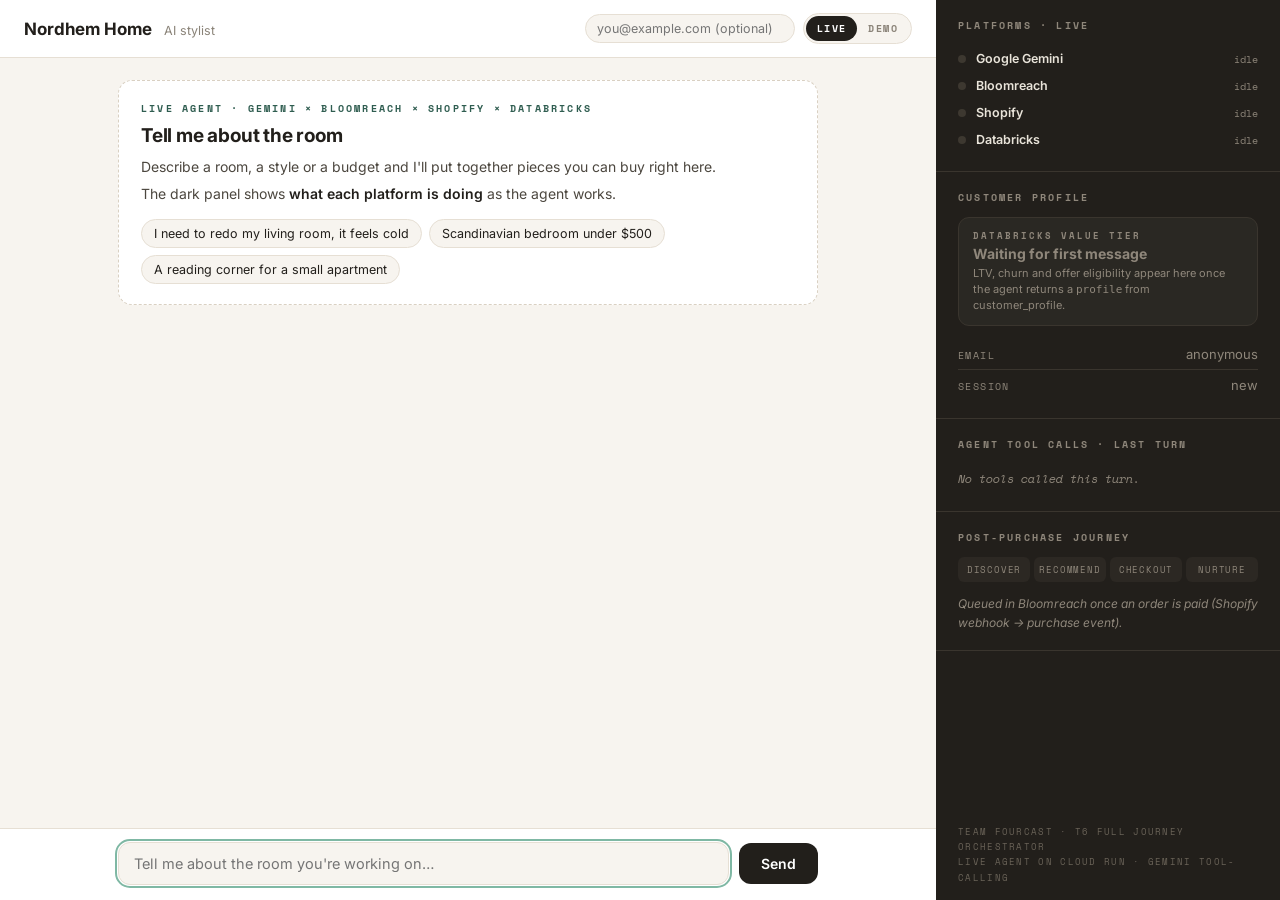
==== stylist-ui/index.html @ 88dab002 "Add combined stylist UI (Shae's interface concept + live agent) Live mode wires Shae's layout to /ap" ====
<!doctype html>
<html lang="en">
<head>
<meta charset="utf-8">
<meta name="viewport" content="width=device-width,initial-scale=1">
<title>Nordhem Home Stylist</title>
<!--
  Team Fourcast · T6 Full Journey Orchestrator
  Combined UI: Shae's interface concept (layout, rail, demo script) + the live agent (/api/chat).
  Serve this from the same origin as /api/chat (the t6-discovery-agent Cloud Run service).
  - LIVE mode (default): real Gemini agent; the right rail lights up from the tool calls the API returns.
  - DEMO mode: Shae's scripted walkthrough with four Databricks-profiled shoppers (for the pitch video).
  URL flags: ?mode=demo  ?rail=0 (hide rail)  ?api=https://other-host (API base override, needs CORS)
-->
<style>
@import url('https://fonts.googleapis.com/css2?family=Inter:wght@400;500;600;700&family=Space+Mono:wght@400;700&display=swap');

:root{
  --bg:#f7f4ef; --panel:#fff; --ink:#221f1b; --body:#4c473f; --muted:#8a8378;
  --line:#e6dfd4; --accent:#2f5d50; --accent-soft:#e8f0ed; --accent-dim:#7fb8a4;
  --gold:#b7791f; --gold-soft:#fdf6e3; --warn:#b4533a;
  --rail:#221f1b; --rail-ink:#e9e4da; --rail-line:#3a352e; --rail-muted:#8f877b;
  --mono:'Space Mono',ui-monospace,Menlo,monospace;
  --sans:'Inter',-apple-system,BlinkMacSystemFont,'Segoe UI',sans-serif;
}
*{box-sizing:border-box;margin:0;padding:0;}
html,body{height:100%;}
body{font-family:var(--sans);background:var(--bg);color:var(--body);overflow:hidden;-webkit-font-smoothing:antialiased;}

.app{display:grid;grid-template-columns:1fr 344px;height:100%;width:100%;overflow:hidden;position:relative;}
.app.norail{grid-template-columns:1fr;}
.app.norail .rail{display:none;}

/* ---------- left ---------- */
.shop{display:flex;flex-direction:column;min-width:0;min-height:0;overflow:hidden;}
.shophead{padding:13px 24px;border-bottom:1px solid var(--line);display:flex;align-items:center;justify-content:space-between;gap:10px 14px;flex-wrap:wrap;background:var(--panel);}
.brand{font-weight:700;font-size:17px;color:var(--ink);white-space:nowrap;}
.brand span{font-weight:400;color:var(--muted);font-size:12.5px;margin-left:8px;}
.headr{display:flex;gap:8px;align-items:center;flex-wrap:wrap;}
.seg{display:inline-flex;border:1px solid var(--line);border-radius:999px;padding:2px;background:var(--bg);}
.seg button{font-family:var(--mono);font-size:10px;font-weight:700;letter-spacing:1.4px;text-transform:uppercase;padding:5px 11px;border-radius:999px;border:0;background:transparent;color:var(--muted);cursor:pointer;}
.seg button.on{background:var(--ink);color:#fff;}
.email{font-family:var(--sans);font-size:12.5px;padding:6px 11px;border-radius:999px;border:1px solid var(--line);background:var(--bg);color:var(--ink);width:210px;max-width:100%;}
.email:focus{outline:2px solid var(--accent-dim);outline-offset:1px;}
.who{display:flex;gap:6px;align-items:center;flex-wrap:wrap;}
.who label{font-family:var(--mono);font-size:10px;letter-spacing:1.5px;text-transform:uppercase;color:var(--muted);margin-right:2px;}
.who button{font-family:var(--sans);font-size:12px;font-weight:600;padding:5px 11px;border-radius:999px;border:1px solid var(--line);background:var(--panel);color:var(--body);cursor:pointer;transition:all .15s;}
.who button:hover{border-color:var(--accent-dim);}
.who button.on{background:var(--accent);border-color:var(--accent);color:#fff;}
.iconbtn{font-family:var(--mono);font-size:10px;font-weight:700;letter-spacing:1.2px;text-transform:uppercase;padding:6px 10px;border-radius:8px;border:1px solid var(--line);background:var(--panel);color:var(--body);cursor:pointer;text-decoration:none;white-space:nowrap;}
.iconbtn:hover{border-color:var(--accent-dim);color:var(--accent);}
#railBtn{display:none;}
.hidden{display:none !important;}

.log{flex:1 1 auto;min-height:0;overflow-y:auto;overflow-x:hidden;padding:22px 24px 8px;scroll-behavior:smooth;}
.inner{max-width:700px;margin:0 auto;padding-bottom:40px;}
.msg{margin:0 0 15px;display:flex;}
.msg.me{justify-content:flex-end;}
.bub{padding:11px 16px;border-radius:16px;max-width:82%;font-size:15px;line-height:1.55;animation:rise .28s ease both;overflow-wrap:anywhere;}
.bub p+p{margin-top:8px;}
.bot .bub{background:var(--panel);border:1px solid var(--line);color:var(--ink);}
.me .bub{background:var(--accent);color:#fff;}
.bub.err{border-color:#e5c1b6;background:#fbf1ee;}
@keyframes rise{from{opacity:0;transform:translateY(10px)}to{opacity:1;transform:none}}

.typing{display:flex;gap:4px;padding:3px 0;}
.typing i{width:6px;height:6px;border-radius:50%;background:var(--muted);animation:blink 1.2s infinite;}
.typing i:nth-child(2){animation-delay:.2s}.typing i:nth-child(3){animation-delay:.4s}
@keyframes blink{0%,60%,100%{opacity:.25}30%{opacity:1}}

.used{font-family:var(--mono);font-size:9.5px;letter-spacing:.8px;color:var(--muted);margin:-6px 0 14px;display:flex;flex-wrap:wrap;gap:5px;align-items:center;}
.used span{border:1px solid var(--line);border-radius:999px;padding:2px 8px;background:var(--panel);}
.used span.bad{color:var(--warn);border-color:#e5c1b6;}

.cards{display:grid;grid-template-columns:repeat(auto-fill,minmax(152px,1fr));gap:12px;margin:2px 0 17px;animation:rise .32s ease both;}
.card{background:var(--panel);border:1px solid var(--line);border-radius:13px;overflow:hidden;display:flex;flex-direction:column;transition:border-color .15s,box-shadow .15s;}
.card.sel{border-color:var(--accent);box-shadow:0 0 0 2px var(--accent-soft);}
.tile{aspect-ratio:5/4;display:flex;align-items:flex-end;padding:9px;font-family:var(--mono);font-size:9.5px;letter-spacing:1px;text-transform:uppercase;color:rgba(255,255,255,.92);text-shadow:0 1px 3px rgba(0,0,0,.3);}
.cbody{padding:10px 11px 12px;display:flex;flex-direction:column;gap:3px;flex:1;}
.cname{font-size:13px;font-weight:600;color:var(--ink);line-height:1.3;}
.cprice{font-size:14px;font-weight:700;color:var(--ink);}
.cwhy{font-size:11.5px;color:var(--accent);line-height:1.4;margin-top:3px;}
.cmeta{font-size:11px;color:var(--muted);}
.cadd{margin-top:auto;padding-top:8px;}
.cadd button{width:100%;font-family:var(--sans);font-size:12.5px;font-weight:600;padding:7px 0;border-radius:8px;border:1px solid var(--accent);background:var(--panel);color:var(--accent);cursor:pointer;}
.card.sel .cadd button{background:var(--accent);color:#fff;}

.offer{background:var(--gold-soft);border:1px solid #e8d9a8;border-left:3px solid var(--gold);border-radius:0 12px 12px 0;padding:13px 16px;margin:0 0 17px;animation:rise .32s ease both;}
.offer .tag{font-family:var(--mono);font-size:9.5px;font-weight:700;letter-spacing:2px;text-transform:uppercase;color:var(--gold);display:block;margin-bottom:5px;}
.offer .code{font-family:var(--mono);font-weight:700;font-size:15px;color:var(--ink);}
.offer p{font-size:13px;margin-top:4px;}

.cta{display:inline-flex;align-items:center;gap:9px;background:var(--accent);color:#fff;padding:13px 22px;border:0;border-radius:11px;font-family:var(--sans);font-weight:600;font-size:14.5px;margin:0 0 17px;cursor:pointer;animation:rise .32s ease both;transition:filter .15s;text-decoration:none;}
.cta:hover{filter:brightness(1.1);}
.cta:disabled{opacity:.45;cursor:default;}

.rule{display:flex;align-items:center;gap:14px;margin:8px 0 20px;animation:rise .3s ease both;}
.rule::before,.rule::after{content:"";height:1px;background:var(--line);flex:1;}
.rule span{font-family:var(--mono);font-size:10px;font-weight:700;letter-spacing:2px;text-transform:uppercase;color:var(--accent);white-space:nowrap;}

.mailc{background:var(--panel);border:1px solid var(--line);border-radius:13px;padding:13px 16px;margin:0 0 10px;display:flex;gap:14px;align-items:flex-start;animation:rise .35s ease both;}
.mailc .ic{width:30px;height:30px;border-radius:8px;background:var(--accent-soft);color:var(--accent);display:flex;align-items:center;justify-content:center;font-size:14px;flex-shrink:0;}
.mailc .mb{flex:1;min-width:0;}
.mailc .ms{font-size:14px;font-weight:600;color:var(--ink);line-height:1.35;}
.mailc .mp{font-size:12.5px;color:var(--muted);margin-top:2px;line-height:1.45;}
.mailc .mt{font-family:var(--mono);font-size:9.5px;letter-spacing:1px;color:var(--muted);flex-shrink:0;padding-top:3px;}

.cartbar{flex:0 0 auto;background:var(--accent-soft);border-top:1px solid #cfe0d9;padding:9px 24px;}
.cartin{max-width:700px;margin:0 auto;display:flex;align-items:center;justify-content:space-between;gap:12px;font-size:13.5px;color:var(--accent);font-weight:600;}
.cartin button{font-family:var(--sans);font-size:13px;font-weight:600;padding:7px 14px;border-radius:9px;border:0;background:var(--accent);color:#fff;cursor:pointer;}

.bar{flex:0 0 auto;border-top:1px solid var(--line);background:var(--panel);padding:13px 24px 15px;}
.barin{max-width:700px;margin:0 auto;display:flex;gap:10px;align-items:center;position:relative;}
.q{flex:1;min-width:0;padding:12px 15px;border-radius:12px;border:1px solid var(--line);background:var(--bg);color:var(--ink);font-size:14.5px;font-family:var(--sans);}
.q:focus{outline:2px solid var(--accent-dim);outline-offset:1px;}
.fake{flex:1;min-width:0;padding:12px 15px;border-radius:12px;border:1px solid var(--line);background:var(--bg);color:var(--muted);font-size:14.5px;overflow:hidden;text-overflow:ellipsis;white-space:nowrap;}
.drive{padding:12px 22px;border:0;border-radius:12px;background:var(--ink);color:#fff;font-weight:600;font-size:14px;cursor:pointer;white-space:nowrap;font-family:var(--sans);}
.drive:disabled{opacity:.3;cursor:default;}

.intro{background:var(--panel);border:1px dashed #d9d0c2;border-radius:14px;padding:20px 22px;animation:rise .4s ease both;margin-bottom:16px;}
.intro .ie{font-family:var(--mono);font-size:9.5px;font-weight:700;letter-spacing:2.2px;text-transform:uppercase;color:var(--accent);display:block;margin-bottom:9px;}
.intro h3{font-size:19px;font-weight:700;color:var(--ink);letter-spacing:-.2px;margin-bottom:9px;}
.intro p{font-size:14px;line-height:1.6;margin:0;}
.intro p+p{margin-top:5px;}
.intro b{color:var(--ink);font-weight:600;}
.chips{display:flex;flex-wrap:wrap;gap:7px;margin-top:13px;}
.chips button{font-family:var(--sans);font-size:12.5px;padding:6px 12px;border-radius:999px;border:1px solid var(--line);background:var(--bg);color:var(--ink);cursor:pointer;}
.chips button:hover{border-color:var(--accent-dim);color:var(--accent);}

.hint{position:absolute;right:6px;bottom:calc(100% + 13px);display:flex;flex-direction:column;align-items:center;pointer-events:none;animation:bob 1.7s ease-in-out infinite;}
.hint span{font-family:var(--mono);font-size:10px;font-weight:700;letter-spacing:1.6px;text-transform:uppercase;background:var(--ink);color:#fff;padding:5px 11px;border-radius:7px;white-space:nowrap;}
.hint i{width:0;height:0;border-left:6px solid transparent;border-right:6px solid transparent;border-top:7px solid var(--ink);}
.hint.gone{display:none;}
@keyframes bob{0%,100%{transform:translateY(0)}50%{transform:translateY(6px)}}

/* ---------- rail ---------- */
.rail{background:var(--rail);color:var(--rail-ink);display:flex;flex-direction:column;min-height:0;min-width:0;overflow-y:auto;overflow-x:hidden;}
.railsec{padding:18px 22px;border-bottom:1px solid var(--rail-line);}
.railsec h4{font-family:var(--mono);font-size:9.5px;font-weight:700;letter-spacing:2.2px;text-transform:uppercase;color:var(--rail-muted);margin-bottom:13px;display:flex;justify-content:space-between;align-items:center;}
.railclose{display:none;background:none;border:0;color:var(--rail-muted);font-size:18px;cursor:pointer;line-height:1;}

.lamp{display:flex;align-items:center;gap:10px;padding:6px 0;font-size:12.5px;}
.dot{width:8px;height:8px;border-radius:50%;background:#3d3830;flex-shrink:0;transition:all .3s;}
.lamp.hot .dot{background:var(--accent-dim);box-shadow:0 0 0 4px rgba(127,184,164,.18);}
.lamp.hot{color:#fff;}
.lamp.seen .dot{background:#5b7f72;}
.lname{font-weight:600;flex:1;}
.lwhat{font-family:var(--mono);font-size:9.5px;color:var(--rail-muted);text-align:right;max-width:170px;overflow:hidden;text-overflow:ellipsis;white-space:nowrap;}
.lamp.hot .lwhat{color:var(--accent-dim);}

.tierbox{border-radius:11px;padding:13px 15px;margin-bottom:13px;animation:rise .35s ease both;}
.tierbox.high{background:rgba(127,184,164,.13);border:1px solid rgba(127,184,164,.35);}
.tierbox.mid{background:rgba(143,135,123,.1);border:1px solid rgba(143,135,123,.28);}
.tierbox .tl{font-family:var(--mono);font-size:9px;font-weight:700;letter-spacing:2px;text-transform:uppercase;color:var(--rail-muted);}
.tierbox .tv{font-size:19px;font-weight:700;margin-top:3px;letter-spacing:-.3px;}
.tierbox.high .tv{color:var(--accent-dim);}
.tierbox.mid .tv{color:#b8b0a4;}
.tierbox .tw{font-size:11.5px;color:var(--rail-muted);margin-top:5px;line-height:1.5;}

.offbox{border-radius:11px;padding:11px 14px;margin-bottom:13px;animation:rise .35s ease both;}
.offbox.yes{background:rgba(183,121,31,.15);border:1px solid rgba(224,176,99,.35);}
.offbox.no{background:rgba(143,135,123,.08);border:1px solid var(--rail-line);}
.offbox .ol{font-family:var(--mono);font-size:9px;font-weight:700;letter-spacing:2px;text-transform:uppercase;color:var(--rail-muted);}
.offbox .ov{font-size:14px;font-weight:700;margin-top:3px;}
.offbox.yes .ov{color:#e0b063;}
.offbox.no .ov{color:var(--rail-muted);}
.offbox .ow{font-size:11px;color:var(--rail-muted);margin-top:4px;line-height:1.45;}

.kv{display:flex;justify-content:space-between;align-items:baseline;gap:12px;padding:7px 0;border-bottom:1px solid var(--rail-line);font-size:12.5px;}
.kv:last-child{border-bottom:0;}
.kv .k{font-family:var(--mono);font-size:9.5px;letter-spacing:1.4px;text-transform:uppercase;color:var(--rail-muted);flex-shrink:0;}
.kv .v{font-weight:700;color:#fff;font-size:13px;text-align:right;overflow-wrap:anywhere;}
.kv .v.dim{color:var(--rail-muted);font-weight:400;}

.empty{font-size:12px;color:var(--rail-muted);line-height:1.6;font-style:italic;}

.stages{display:flex;gap:4px;margin-bottom:12px;}
.stages span{flex:1;font-family:var(--mono);font-size:8.5px;letter-spacing:.8px;text-transform:uppercase;text-align:center;padding:6px 2px;border-radius:6px;background:#2c2823;color:var(--rail-muted);transition:all .3s;}
.stages span.on{background:rgba(127,184,164,.18);color:var(--accent-dim);}
.stages span.now{background:var(--accent-dim);color:var(--rail);font-weight:700;}

.trace{font-family:var(--mono);font-size:10px;line-height:1.5;}
.trace div{padding:5px 0;border-bottom:1px dashed var(--rail-line);display:flex;gap:8px;}
.trace div:last-child{border-bottom:0;}
.trace b{color:#fff;font-weight:700;flex-shrink:0;}
.trace em{font-style:normal;color:var(--rail-muted);overflow-wrap:anywhere;}
.trace .bad b{color:#e39b85;}

.jrow{display:flex;gap:10px;align-items:center;padding:7px 0;font-size:12px;opacity:.28;transition:opacity .45s;}
.jrow.on{opacity:1;}
.jrow.queued{opacity:.7;}
.jn{font-family:var(--mono);font-size:9px;color:var(--rail-muted);width:12px;flex-shrink:0;}
.js{flex:1;line-height:1.35;}
.jt{font-family:var(--mono);font-size:8.5px;letter-spacing:.8px;text-transform:uppercase;color:var(--rail-muted);flex-shrink:0;}
.jrow.on .jt{color:var(--accent-dim);}
.split{font-family:var(--mono);font-size:9.5px;letter-spacing:1px;color:var(--accent-dim);background:rgba(127,184,164,.1);border-radius:7px;padding:8px 11px;margin-bottom:11px;line-height:1.5;}

.foot{padding:15px 22px;font-family:var(--mono);font-size:8.5px;letter-spacing:1.3px;text-transform:uppercase;color:#6a6358;line-height:1.8;margin-top:auto;}

/* narrow (Shopify chat widget, phones): rail becomes a slide-over drawer */
@media(max-width:900px){
  .app{grid-template-columns:1fr;}
  .rail{position:absolute;top:0;right:0;bottom:0;width:min(344px,92%);transform:translateX(100%);transition:transform .25s ease,visibility .25s;z-index:20;visibility:hidden;}
  .app.railopen .rail{transform:none;visibility:visible;box-shadow:-10px 0 30px rgba(0,0,0,.25);}
  #railBtn{display:inline-block;}
  .railclose{display:block;}
  .shophead,.log,.bar,.cartbar{padding-left:16px;padding-right:16px;}
  .brand span{display:none;}
  .email{width:170px;}
}
</style>
</head>
<body>
<div class="app" id="app">

  <div class="shop">
    <div class="shophead">
      <div class="brand">Nordhem Home <span>AI stylist</span></div>
      <div class="headr">
        <input class="email" id="email" type="email" placeholder="you@example.com (optional)" aria-label="Your email">
        <div class="who hidden" id="who"><label>Shopper</label></div>
        <div class="seg" role="tablist" aria-label="Mode">
          <button id="mLive" class="on" type="button">Live</button>
          <button id="mDemo" type="button">Demo</button>
        </div>
        <button class="iconbtn" id="railBtn" type="button">Behind the scenes</button>
        <a class="iconbtn hidden" id="fullBtn" target="_blank" rel="noopener">Full view ↗</a>
      </div>
    </div>

    <div class="log" id="scroller">
      <div class="inner" id="liveLog"></div>
      <div class="inner hidden" id="demoLog"></div>
    </div>

    <div class="cartbar hidden" id="cartbar"><div class="cartin">
      <span id="cartText"></span><button type="button" id="buy">Check out these</button>
    </div></div>

    <div class="bar" id="liveBar"><form class="barin" id="f" autocomplete="off">
      <input class="q" id="q" placeholder="Tell me about the room you're working on…" aria-label="Message">
      <button class="drive" id="send" type="submit">Send</button>
    </form></div>

    <div class="bar hidden" id="demoBar"><div class="barin">
      <div class="hint" id="hint"><span>Start here</span><i></i></div>
      <div class="fake" id="fake">Tell me about the room you're working on…</div>
      <button class="drive" id="drive" type="button">Start</button>
    </div></div>
  </div>

  <aside class="rail" id="rail" aria-label="Behind the scenes">
    <div class="railsec">
      <h4><span>Platforms · <span id="railMode">live</span></span><button class="railclose" id="railClose" type="button" aria-label="Close">×</button></h4>
      <div class="lamp" data-p="google"><span class="dot"></span><span class="lname">Google Gemini</span><span class="lwhat">idle</span></div>
      <div class="lamp" data-p="bloomreach"><span class="dot"></span><span class="lname">Bloomreach</span><span class="lwhat">idle</span></div>
      <div class="lamp" data-p="shopify"><span class="dot"></span><span class="lname">Shopify</span><span class="lwhat">idle</span></div>
      <div class="lamp" data-p="databricks"><span class="dot"></span><span class="lname">Databricks</span><span class="lwhat">idle</span></div>
    </div>
    <div class="railsec">
      <h4>Customer profile</h4>
      <div id="prof"></div>
    </div>
    <div class="railsec" id="traceSec">
      <h4>Agent tool calls · last turn</h4>
      <div class="trace" id="trace"><div class="empty">Nothing yet.</div></div>
    </div>
    <div class="railsec">
      <h4>Post-purchase journey</h4>
      <div id="nurture"></div>
    </div>
    <div class="foot" id="foot"></div>
  </aside>

</div>

<script>
/* =====================================================================
   Shared helpers
   ===================================================================== */
const $ = id => document.getElementById(id);
const params = new URLSearchParams(location.search);
const API = (params.get('api') || '').replace(/\/$/, '');
const app=$('app'), scroller=$('scroller'), prof=$('prof'), nurt=$('nurture'), trace=$('trace'), foot=$('foot');

const esc = s => String(s ?? '').replace(/[&<>"']/g, c => ({'&':'&amp;','<':'&lt;','>':'&gt;','"':'&quot;',"'":'&#39;'}[c]));
const inlineMd = s => esc(s).replace(/\*\*([^*]+)\*\*/g,'<b>$1</b>').replace(/(^|[^*])\*([^*\n]+)\*/g,'$1<i>$2</i>');
const md = s => String(s ?? '').trim().split(/\n{2,}/).map(p => '<p>'+inlineMd(p).replace(/\n/g,'<br>')+'</p>').join('');
const wait = ms => new Promise(r => setTimeout(r, ms));
const money = n => '$' + Number(n).toFixed(Number(n) % 1 ? 2 : 0);

function toBottom(){
  scroller.scrollTop = scroller.scrollHeight;
  requestAnimationFrame(() => { scroller.scrollTop = scroller.scrollHeight; });
  setTimeout(() => { scroller.scrollTop = scroller.scrollHeight; }, 340);
}
function addTo(log, html, cls){ const d=document.createElement('div'); if(cls) d.className=cls; d.innerHTML=html; log.appendChild(d); toBottom(); return d; }

function lamps(list, on){
  (list||[]).forEach(([p, what]) => {
    const el = document.querySelector('.lamp[data-p="'+p+'"]'); if(!el) return;
    el.classList.toggle('hot', on);
    if(on) el.classList.add('seen');
    el.querySelector('.lwhat').textContent = on ? what : (el.dataset.last || 'idle');
    if(on) el.dataset.last = what;
  });
}
function coolAll(){ document.querySelectorAll('.lamp').forEach(l => { l.classList.remove('hot'); l.querySelector('.lwhat').textContent = l.dataset.last || 'idle'; }); }
function resetLamps(){ document.querySelectorAll('.lamp').forEach(l => { l.classList.remove('hot','seen'); delete l.dataset.last; l.querySelector('.lwhat').textContent='idle'; }); }

const COLORS={walnut:'#6b4a33',oak:'#b08a5a',white:'#c9c2b6',black:'#3a3836',grey:'#8a8a86',gray:'#8a8a86',beige:'#bda98c',cream:'#cbbf9f',green:'#5e7d5a',blue:'#4d6a8a',navy:'#34465e',pink:'#c98b95',red:'#a5503f',terracotta:'#b86a4b',brass:'#a88a45',natural:'#a89272',rattan:'#a8864f',teal:'#3f7773',mustard:'#b8932f',yellow:'#c2a13a',brown:'#7a5a40',ivory:'#c7bda6',charcoal:'#4a4845',sage:'#8a9d7e',rust:'#9c5a3c',oat:'#bda98c',linen:'#bda98c'};
const tone = c => { c=(c||'').toLowerCase(); for(const k in COLORS) if(c.includes(k)) return COLORS[k]; let h=0; for(const ch of c) h=(h*31+ch.charCodeAt(0))%360; return `hsl(${h} 25% 45%)`; };

function tierBoxes(p){
  // p: {tier, why, offer, offer_code, owhy, name, loyalty, ltv, aov, churn, propensity, segment}
  const high = String(p.tier||'').toLowerCase().startsWith('high');
  const has = v => v !== undefined && v !== null && v !== '';
  let h = '';
  if(has(p.tier)) h += `<div class="tierbox ${high?'high':'mid'}"><div class="tl">Value tier</div><div class="tv">${esc(String(p.tier).toUpperCase())}${/value/i.test(p.tier)?'':' VALUE'}</div>${p.why?`<div class="tw">${esc(p.why)}</div>`:''}</div>`;
  if(has(p.offer)) h += `<div class="offbox ${p.offer?'yes':'no'}"><div class="ol">Retention offer</div><div class="ov">${p.offer?'ELIGIBLE'+(p.offer_code?' · '+esc(p.offer_code):''):'NOT ELIGIBLE'}</div>${p.owhy?`<div class="ow">${esc(p.owhy)}</div>`:''}</div>`;
  const rows = [
    ['Customer', [p.name, p.loyalty].filter(Boolean).join(' · '), true],
    ['Predicted LTV', p.ltv], ['Avg order', p.aov], ['Churn risk', p.churn],
    ['Propensity', p.propensity ?? p.prop, true], ['Segment', p.segment, true]
  ].filter(r => has(r[1]));
  h += rows.map(([k,v,dim]) => `<div class="kv"><span class="k">${k}</span><span class="v${dim?' dim':''}">${esc(v)}</span></div>`).join('');
  return h;
}

/* =====================================================================
   LIVE MODE  — talks to the real agent at POST {API}/api/chat
   Response: {session_id, reply, products[], checkout_url, stage, email, tools[{tool,args,ok,n}], profile?}
   ===================================================================== */

// Which platform each agent tool touches. Adjust if the backend changes.
const TOOL_MAP = {
  get_customer_profile: [['bloomreach','customer profile']],
  save_preferences:     [['bloomreach','save preferences']],
  find_products:        [['shopify','product search']],
  create_checkout:      [['shopify','create checkout'],['bloomreach','checkout event']],
};
function platformsFor(tool){
  if(TOOL_MAP[tool]) return TOOL_MAP[tool];
  const t = tool.toLowerCase(), out = [];
  if(/databricks|ltv|churn|score|propensity|lakehouse|sql/.test(t)) out.push(['databricks', tool]);
  if(/shopify|checkout|cart|order|inventory|stock/.test(t)) out.push(['shopify', tool]);
  if(/bloomreach|track|event|recommend|segment|consent|preference|profile|journey|email/.test(t)) out.push(['bloomreach', tool]);
  return out.length ? out : [['google', tool]];
}

const liveLog=$('liveLog'), q=$('q'), sendBtn=$('send'), emailEl=$('email'), cartbar=$('cartbar'), cartText=$('cartText');
const L = { sid:null, cart:new Map(), stage:null, prefs:{}, profile:null, email:null, turns:0, checkout:null, lastTools:[] };
try { L.sid = sessionStorage.getItem('t6sid'); emailEl.value = sessionStorage.getItem('t6email') || ''; } catch(e){}

const STAGES = [['discovering','Discover'],['recommending','Recommend'],['checkout','Checkout'],['purchased','Nurture']];
const JOURNEY = [
  {t:'Day 1', s:'Order confirmed'}, {t:'Day 2', s:'On its way'}, {t:'Day 3', s:'Care guide for what you bought'},
  {t:'Day 4', s:'Two more that finish the room'}, {t:'Day 5', s:'How did it land?'}
];

const LIVE_INTRO = `<div class="intro"><span class="ie">Live agent · Gemini × Bloomreach × Shopify × Databricks</span>
  <h3>Tell me about the room</h3>
  <p>Describe a room, a style or a budget and I'll put together pieces you can buy right here.</p>
  <p>The dark panel shows <b>what each platform is doing</b> as the agent works.</p>
  <div class="chips">
    <button type="button">I need to redo my living room, it feels cold</button>
    <button type="button">Scandinavian bedroom under $500</button>
    <button type="button">A reading corner for a small apartment</button>
  </div></div>`;

function liveRail(){
  $('railMode').textContent = 'live';
  const known = Object.entries(L.prefs).filter(([k,v]) => v !== '' && v != null);
  let h = '';
  if(L.profile) h += tierBoxes(L.profile);
  else h += `<div class="offbox no"><div class="ol">Databricks value tier</div><div class="ov">${L.turns?'Not returned yet':'Waiting for first message'}</div><div class="ow">LTV, churn and offer eligibility appear here once the agent returns a <code>profile</code> from customer_profile.</div></div>`;
  h += `<div class="kv"><span class="k">Email</span><span class="v dim">${esc(L.email || emailEl.value || 'anonymous')}</span></div>`;
  h += `<div class="kv"><span class="k">Session</span><span class="v dim">${esc(L.sid ? L.sid.slice(0,8)+'…' : 'new')}</span></div>`;
  h += known.map(([k,v]) => `<div class="kv"><span class="k">${esc(k.replace(/_/g,' '))}</span><span class="v">${esc(Array.isArray(v)?v.join(', '):typeof v==='object'?JSON.stringify(v):v)}</span></div>`).join('');
  prof.innerHTML = h;

  const idx = STAGES.findIndex(s => s[0] === L.stage);
  let n = '<div class="stages">' + STAGES.map(([k,label],i) => `<span class="${i===idx?'now':i<idx?'on':''}">${label}</span>`).join('') + '</div>';
  if(L.checkout){
    n += '<div class="split">Starts when Shopify reports the order paid · 90% journey · 10% holdout</div>'
      + JOURNEY.map((m,i) => `<div class="jrow queued"><span class="jn">${i+1}</span><span class="js">${esc(m.s)}</span><span class="jt">${esc(m.t)}</span></div>`).join('');
  } else {
    n += '<div class="empty">Queued in Bloomreach once an order is paid (Shopify webhook → purchase event).</div>';
  }
  nurt.innerHTML = n;
  foot.innerHTML = 'Team Fourcast · T6 Full Journey Orchestrator<br>Live agent on Cloud Run · Gemini tool-calling';
}

function renderTrace(tools){
  if(!tools || !tools.length){ trace.innerHTML = '<div class="empty">No tools called this turn.</div>'; return; }
  trace.innerHTML = tools.map(t => {
    const args = t.args && Object.keys(t.args).length ? Object.entries(t.args).map(([k,v]) => k+'='+(typeof v==='object'?JSON.stringify(v):v)).join(' · ') : '';
    const res = t.n != null ? ` → ${t.n}` : '';
    return `<div class="${t.ok?'':'bad'}"><b>${esc(t.tool)}${t.ok?'':' ⚠'}</b><em>${esc(args)}${esc(res)}</em></div>`;
  }).join('');
}

function renderCart(){
  const n = L.cart.size;
  cartbar.classList.toggle('hidden', n === 0 || mode !== 'live');
  const total = [...L.cart.values()].reduce((a,p) => a + Number(p.price||0), 0);
  cartText.textContent = `${n} item${n===1?'':'s'} selected · ${money(total)}`;
  liveLog.querySelectorAll('.card').forEach(c => {
    const on = L.cart.has(c.dataset.sku);
    c.classList.toggle('sel', on);
    const b = c.querySelector('.cadd button'); if(b) b.textContent = on ? 'Added ✓' : 'Add to cart';
  });
}

function liveCards(products){
  const box = addTo(liveLog, products.map(p => `<div class="card" data-sku="${esc(p.sku)}">
      <div class="tile" style="background:${tone(p.color||p.material)}">${esc([p.material,p.color].filter(Boolean).join(' · '))}</div>
      <div class="cbody"><span class="cprice">${money(p.price)}</span><span class="cname">${esc(p.title)}</span>
      ${p.why?`<span class="cwhy">${esc(p.why)}</span>`:''}
      <span class="cmeta">${esc([p.style,p.room].filter(Boolean).join(' · '))}</span>
      <div class="cadd"><button type="button">Add to cart</button></div></div></div>`).join(''), 'cards');
  box.querySelectorAll('.card').forEach((el,i) => {
    el.querySelector('.cadd button').onclick = () => { const p = products[i]; L.cart.has(p.sku) ? L.cart.delete(p.sku) : L.cart.set(p.sku, p); renderCart(); };
  });
  renderCart();
}

async function playTools(tools){
  for(const t of tools){
    const ps = platformsFor(t.tool);
    lamps(ps, true);
    await wait(170);
    ps.forEach(([p]) => { const el=document.querySelector('.lamp[data-p="'+p+'"]'); if(el) el.classList.remove('hot'); });
  }
}

let liveBusy = false;
async function liveSend(m){
  m = (m||'').trim(); if(!m || liveBusy) return;
  liveBusy = true; sendBtn.disabled = true;
  const intro = liveLog.querySelector('.intro'); if(intro) intro.remove();
  addTo(liveLog, '<div class="bub">'+esc(m)+'</div>', 'msg me');
  const t = addTo(liveLog, '<div class="bub"><div class="typing"><i></i><i></i><i></i></div></div>', 'msg bot');
  lamps([['google','gemini · thinking']], true);
  try{
    const email = emailEl.value.trim() || null;
    const r = await fetch(API + '/api/chat', {method:'POST', headers:{'Content-Type':'application/json'},
      body: JSON.stringify({message:m, session_id:L.sid, email})});
    let d; try { d = await r.json(); } catch(e){ d = {}; }
    if(!r.ok) throw new Error(d.detail || ('HTTP '+r.status));
    L.turns++;
    L.sid = d.session_id || L.sid;
    if(d.email){ L.email = d.email; if(!emailEl.value) emailEl.value = d.email; }
    try { sessionStorage.setItem('t6sid', L.sid); if(emailEl.value) sessionStorage.setItem('t6email', emailEl.value); } catch(e){}
    if(d.stage) L.stage = d.stage;
    if(d.profile && typeof d.profile === 'object') L.profile = d.profile;
    const tools = Array.isArray(d.tools) ? d.tools : [];
    tools.forEach(x => {
      if(/preference/.test(x.tool) && x.args) Object.assign(L.prefs, x.args);
      if(/databricks|customer_profile/.test(x.tool) && x.result && typeof x.result==='object') L.profile = x.result;
    });

    await playTools(tools);
    lamps([['google','gemini · reply']], true);
    t.innerHTML = '<div class="bub">'+md(d.reply || '…')+'</div>';
    if(tools.length){
      const uniq = [];
      tools.forEach(x => { const k = x.tool+(x.ok?'':'!'); if(!uniq.includes(k)) uniq.push(k); });
      addTo(liveLog, 'agent used: ' + uniq.map(k => `<span class="${k.endsWith('!')?'bad':''}">${esc(k.replace('!',' ⚠'))}</span>`).join(''), 'used');
    }
    if(Array.isArray(d.products) && d.products.length) liveCards(d.products);
    if(d.offer && (d.offer.code || d.offer.text)){
      addTo(liveLog, '<span class="tag">Retention offer · enforced in SQL, not by the model</span>'
        + (d.offer.code?'<span class="code">'+esc(d.offer.code)+'</span>':'') + (d.offer.text?'<p>'+esc(d.offer.text)+'</p>':''), 'offer');
    }
    if(d.checkout_url){
      L.checkout = d.checkout_url;
      const a = document.createElement('a');
      a.className = 'cta'; a.href = d.checkout_url; a.target = '_top'; a.rel = 'noopener';
      a.textContent = 'Go to checkout →';
      a.onclick = () => { try { window.top.location.href = d.checkout_url; return false; } catch(e){ a.target = '_blank'; return true; } };
      liveLog.appendChild(a); toBottom();
      L.cart.clear(); renderCart();
    }
    L.lastTools = tools;
    renderTrace(tools);
    liveRail();
    await wait(400);
  }catch(err){
    t.innerHTML = '<div class="bub err">Something went wrong ('+esc(err.message || err)+'). Please try again.</div>';
  }finally{
    coolAll();
    liveBusy = false; sendBtn.disabled = false; q.focus();
  }
}

$('f').onsubmit = e => { e.preventDefault(); const m = q.value; q.value = ''; liveSend(m); };
$('buy').onclick = () => {
  const items = [...L.cart.values()].map(p => `${p.title} (${p.sku})`).join(', ');
  liveSend(`I'd like to buy: ${items}. Please create my checkout.`);
};
emailEl.addEventListener('change', () => { try { sessionStorage.setItem('t6email', emailEl.value); } catch(e){} if(mode==='live') liveRail(); });

function liveInit(){
  liveLog.innerHTML = LIVE_INTRO;
  liveLog.querySelectorAll('.chips button').forEach(b => b.onclick = () => liveSend(b.textContent));
}

/* =====================================================================
   DEMO MODE — Shae Smith's scripted interface concept (unchanged story)
   Profile values mirror databricks-hackathon.fourcast.customer_profile
   ===================================================================== */
const P = {
  lashawna:{
    name:'Lashawna', ltv:'$8,580', aov:'$780', churn:'0.601', prop:'0.32',
    tier:'high', offer:true, loyalty:'bronze', segment:'at_risk',
    why:'LTV above the 8,000 cutoff. Premium picks, no budget questions.',
    owhy:'Churn 0.601 is at or above 0.6, so a code is attached in SQL.',
    bought:'Fjord Wool Rug', total:'$1,309', order:'#1006',
    script:[
      {me:"I need to redo my living room"},
      {tools:[['google','gemini 3 flash'],['databricks','customer_profile']], profile:true,
       bot:"Welcome back, Lashawna. You've shopped with us a few times, and your last rooms leaned warm and textured. Want me to work from that, or are we going somewhere new?"},
      {me:"same direction, but the room feels cold"},
      {tools:[['bloomreach','recommendations'],['shopify','stock + price']],
       bot:"Then we're adding warmth, not furniture. Three pieces that do most of the work:",
       products:[
         {n:'Halden Walnut Sideboard',p:'$680',c:'#6b4a33',m:'walnut · oiled',w:'Anchors the wall and warms the room'},
         {n:'Fjord Wool Rug, 6×9',p:'$540',c:'#9c7a52',m:'wool · rust',w:'Largest surface, biggest shift'},
         {n:'Ostra Ceramic Lamp',p:'$320',c:'#c2a884',m:'ceramic · cream',w:'Low warm light instead of overhead'}
       ],
       offer:{code:'STAY15', text:"And because you've been with us a while, I've applied 15% to this order."}},
      {me:"let's do all three"},
      {tools:[['shopify','create checkout'],['bloomreach','cart event']],
       bot:"Done. $1,540 before the discount, **$1,309** after. Your details are already filled in.",
       checkout:true}
    ]
  },
  elene:{
    name:'Elene', ltv:'$11,053', aov:'$460', churn:'0.010', prop:'0.82',
    tier:'high', offer:false, loyalty:'platinum', segment:'loyal',
    why:'LTV above the cutoff. Skips discovery, opens with personal picks.',
    owhy:'Churn 0.010 is below 0.6. No code, regardless of how much she spends.',
    bought:'Brann Linen Armchair', total:'$730', order:'#1007',
    script:[
      {me:"I need to redo my living room"},
      {tools:[['google','gemini 3 flash'],['databricks','customer_profile']], profile:true,
       bot:"Good to see you again, Elene. You've built most of this house with us, so I'll skip the questionnaire. Same restrained palette as the bedroom, or are we loosening up?"},
      {me:"same palette"},
      {tools:[['bloomreach','recommendations'],['shopify','stock + price']],
       bot:"Three that sit with what you already own:",
       products:[
         {n:'Vika Oak Coffee Table',p:'$495',c:'#b08a5a',m:'white oak',w:'Matches the bedroom dresser grain'},
         {n:'Brann Linen Armchair',p:'$620',c:'#bda98c',m:'linen · oat',w:'Same weave as your dining chairs'},
         {n:'Nord Bouclé Throw',p:'$110',c:'#cbbf9f',m:'bouclé · ivory',w:'The small warm thing the room lacks'}
       ]},
      {me:"the chair and the throw"},
      {tools:[['shopify','create checkout'],['bloomreach','cart event']],
       bot:"$730 total, ready when you are. No code needed, your tier pricing is already on it.",
       checkout:true}
    ]
  },
  neal:{
    name:'Neal', ltv:'$5,850', aov:'$585', churn:'0.669', prop:'0.24',
    tier:'mid', offer:true, loyalty:'silver', segment:'at_risk',
    why:'LTV below the cutoff. Budget-led, cheapest options first.',
    owhy:'Churn 0.669 is at or above 0.6. Mid tier still gets the offer.',
    bought:'Ostra Ceramic Lamp', total:'$506', order:'#1008',
    script:[
      {me:"I need to redo my living room"},
      {tools:[['google','gemini 3 flash'],['databricks','customer_profile']], profile:true,
       bot:"Happy to help, Neal. It's been a while. Give me a budget and I'll keep the whole thing under it."},
      {me:"under $600 if I can"},
      {tools:[['bloomreach','recommendations'],['shopify','stock + price']],
       bot:"Under $600, cheapest first, and it still reads as a finished room:",
       products:[
         {n:'Ostra Ceramic Lamp',p:'$320',c:'#c2a884',m:'ceramic · cream',w:'Biggest change for the least money'},
         {n:'Nord Bouclé Throw',p:'$110',c:'#cbbf9f',m:'bouclé · ivory',w:'Warmth without rearranging'},
         {n:'Saga Jute Rug, 4×6',p:'$165',c:'#a89272',m:'jute · natural',w:'Defines the seating area'}
       ],
       offer:{code:'STAY15', text:"I've put 15% on this one too. It's been a while since your last order and I'd rather not lose you."}},
      {me:"all three then"},
      {tools:[['shopify','create checkout'],['bloomreach','cart event']],
       bot:"$595 before, **$506** after the code. Comfortably inside your number.",
       checkout:true}
    ]
  },
  rozanne:{
    name:'Rozanne', ltv:'$5,297', aov:'$378', churn:'0.058', prop:'0.86',
    tier:'mid', offer:false, loyalty:'bronze', segment:'new',
    why:'LTV below the cutoff and no history. Full discovery, budget-led.',
    owhy:'Churn 0.058 is well below 0.6. Nothing to retain against yet.',
    bought:'Saga Jute Rug', total:'$485', order:'#1009',
    script:[
      {me:"I need to redo my living room"},
      {tools:[['google','gemini 3 flash'],['databricks','customer_profile']], profile:true,
       bot:"Happy to help. I don't know your taste yet, so three quick things: how big is the room, what's staying, and roughly what are we spending?"},
      {me:"small, keeping the sofa, maybe $500"},
      {tools:[['google','gemini 3 flash']],
       bot:"Got it. Is the sofa light or dark? That decides everything else."},
      {me:"dark grey"},
      {tools:[['bloomreach','recommendations'],['shopify','stock + price']],
       bot:"Then we're lightening everything around it. Cheapest first, $485 total:",
       products:[
         {n:'Saga Jute Rug, 4×6',p:'$165',c:'#a89272',m:'jute · natural',w:'Lifts the floor against a dark sofa'},
         {n:'Ostra Ceramic Lamp',p:'$320',c:'#c2a884',m:'ceramic · cream',w:'Warm light, small footprint'}
       ]},
      {me:"both please"},
      {tools:[['shopify','create checkout'],['bloomreach','cart event']],
       bot:"$485 with shipping. Ready to go.",
       checkout:true}
    ]
  }
};

const MAILS=[
  {t:'Day 1', s:'Your order is confirmed',       p:'Order {order}. Arriving Thursday.'},
  {t:'Day 2', s:'On its way',                    p:'Your {item} shipped this morning.'},
  {t:'Day 3', s:'Living with wool and oak',      p:'A short note on care, so it ages the way it should.'},
  {t:'Day 4', s:'Two more that finish the room', p:'Picked from what you bought, not from a catalog.'},
  {t:'Day 5', s:'How did it land?',              p:'One question, thirty seconds.'}
];

const DEMO_INTRO='<div class="intro"><span class="ie">Demo · scripted walkthrough</span>'
  +'<h3>One screen, the whole journey</h3>'
  +'<p>Conversation and products on the left. What each platform is doing on the right. The post-purchase emails arrive in the same frame.</p>'
  +'<p>Press <b>Start</b>, then <b>Next</b> to walk through it.</p>'
  +'<p>Switch <b>shopper</b> above to see the same agent behave differently.</p></div>';

const demoLog=$('demoLog'), drive=$('drive'), fake=$('fake'), whoBox=$('who'), hint=$('hint');
let cur='lashawna', step=0, busy=false, demoRun=0;
const dAdd = (html, cls) => addTo(demoLog, html, cls);
const fill=(s,p)=>s.replace('{item}',p.bought).replace('{order}',p.order);

Object.keys(P).forEach(k=>{
  const b=document.createElement('button');
  b.type='button'; b.textContent=P[k].name; b.dataset.k=k;
  b.onclick=()=>{ if(busy) return; cur=k; demoReset(); };
  whoBox.appendChild(b);
});

function showProfile(){
  const p=P[cur];
  prof.innerHTML = tierBoxes({...p, offer_code: p.offer ? 'STAY15' : '', propensity: p.prop});
}

async function payAndNurture(btn){
  const p=P[cur], mine=++demoRun;
  busy=true; drive.disabled=true;
  const alive = () => mine===demoRun && mode==='demo';
  try{
    lamps([['shopify','order paid'],['bloomreach','purchase + consent']],true);
    await wait(700); if(!alive()) return;
    dAdd('<span>Order '+esc(p.order)+' paid · '+esc(p.total)+'</span>','rule');
    if(btn){ btn.textContent='Paid ✓'; }
    await wait(500); coolAll();

    const t=dAdd('<div class="bub"><div class="typing"><i></i><i></i><i></i></div></div>','msg bot');
    await wait(900); if(!alive()) return;
    t.innerHTML='<div class="bub">Paid, thank you. I\'ll keep you posted on delivery, and check in once it\'s all in the room.</div>';
    toBottom();

    await wait(600);
    dAdd('<span>Post-purchase journey</span>','rule');
    nurt.innerHTML='<div class="split">90% journey arm · 10% holdout</div>'
      + MAILS.map((m,i)=>'<div class="jrow" id="j'+i+'"><span class="jn">'+(i+1)+'</span><span class="js">'+esc(m.s)+'</span><span class="jt">'+esc(m.t)+'</span></div>').join('');

    for(let i=0;i<MAILS.length;i++){
      await wait(950); if(!alive()) return;
      lamps([['bloomreach','nurture '+(i+1)+'/5']],true);
      const j=document.getElementById('j'+i); if(j) j.classList.add('on');
      dAdd('<div class="ic">✉</div><div class="mb"><div class="ms">'+esc(MAILS[i].s)+'</div>'
        + '<div class="mp">'+esc(fill(MAILS[i].p,p))+'</div></div><div class="mt">'+esc(MAILS[i].t)+'</div>','mailc');
      await wait(220); coolAll();
    }

    await wait(400);
    dAdd('<span>Journey complete · profile updated for next visit</span>','rule');
    lamps([['databricks','order write-back']],true);
    await wait(900); coolAll();
    fake.textContent='Journey complete. Switch shopper above, or replay.';
  }catch(err){
    console.error(err);
    dAdd('<div class="bub err">Demo error: '+esc(err && err.message ? err.message : String(err))+'</div>','msg bot');
  }finally{
    if(mine===demoRun){
      coolAll(); busy=false; drive.disabled=false;
      drive.textContent='Replay'; drive.onclick=()=>demoReset();
    }
  }
}

async function next(){
  const s=P[cur].script[step];
  if(!s) return;
  const mine=demoRun;
  if(step===0){ hint.classList.add('gone'); const ic=demoLog.querySelector('.intro'); if(ic) ic.remove(); }
  busy=true; drive.disabled=true; step++;

  if(s.me) dAdd('<div class="bub">'+esc(s.me)+'</div>','msg me');

  if(s.bot){
    const t=dAdd('<div class="bub"><div class="typing"><i></i><i></i><i></i></div></div>','msg bot');
    if(s.tools){ await wait(350); lamps(s.tools,true); }
    if(s.profile){ await wait(550); if(mine===demoRun) showProfile(); }
    await wait(s.profile?750:900);
    if(mine!==demoRun) return;
    t.innerHTML='<div class="bub">'+md(s.bot)+'</div>';

    if(s.products){ await wait(250);
      dAdd(s.products.map(p=>'<div class="card"><div class="tile" style="background:'+p.c+'">'+esc(p.m)+'</div>'
        +'<div class="cbody"><span class="cprice">'+esc(p.p)+'</span><span class="cname">'+esc(p.n)+'</span>'
        +'<span class="cwhy">'+esc(p.w)+'</span></div></div>').join(''),'cards');
    }
    if(s.offer){ await wait(250);
      dAdd('<span class="tag">Retention offer · enforced in SQL, not by the model</span>'
        +'<span class="code">'+esc(s.offer.code)+'</span><p>'+esc(s.offer.text)+'</p>','offer');
    }
    await wait(550); coolAll();

    if(s.checkout){
      await wait(200);
      const b=document.createElement('button');
      b.type='button'; b.className='cta'; b.textContent='Go to checkout →';
      b.onclick=()=>{ b.disabled=true; b.textContent='Processing…'; payAndNurture(b); };
      demoLog.appendChild(b); toBottom();
      fake.textContent='Click the checkout button to complete the order.';
      busy=false; drive.disabled=true;
      return;
    }
  }

  busy=false; drive.disabled=false;
  drive.textContent = step>=P[cur].script.length ? 'Replay' : 'Next';
}

function demoRail(){
  $('railMode').textContent = 'demo';
  prof.innerHTML='<div class="empty">No lookup yet. Pick a shopper and press Start.</div>';
  nurt.innerHTML='<div class="empty">Begins when an order is paid.</div>';
  trace.innerHTML='<div class="empty">Scripted mock. Switch to Live for real tool calls.</div>';
  foot.innerHTML='Interface concept · Shae Smith<br>Scripted mock · profile values mirror<br>databricks-hackathon.fourcast.customer_profile';
}

function demoReset(){
  demoRun++; step=0; busy=false; demoLog.innerHTML=DEMO_INTRO; resetLamps();
  hint.classList.remove('gone'); demoRail();
  fake.textContent="Tell me about the room you're working on…";
  drive.textContent='Start'; drive.disabled=false; drive.onclick=next;
  document.querySelectorAll('.who button').forEach(b=>b.classList.toggle('on',b.dataset.k===cur));
}

/* =====================================================================
   Mode switching + layout
   ===================================================================== */
let mode = 'live';
function setMode(m){
  mode = m;
  $('mLive').classList.toggle('on', m==='live');
  $('mDemo').classList.toggle('on', m==='demo');
  liveLog.classList.toggle('hidden', m!=='live');
  $('liveBar').classList.toggle('hidden', m!=='live');
  emailEl.classList.toggle('hidden', m!=='live');
  demoLog.classList.toggle('hidden', m!=='demo');
  $('demoBar').classList.toggle('hidden', m!=='demo');
  whoBox.classList.toggle('hidden', m!=='demo');
  $('traceSec').classList.toggle('hidden', false);
  if(m==='demo'){ demoReset(); }
  else {
    demoRun++; busy=false; resetLamps();
    // replay which platforms this live session has touched
    L.lastTools.forEach(t => platformsFor(t.tool).forEach(([p,w]) => { const el=document.querySelector('.lamp[data-p="'+p+'"]'); if(el){ el.classList.add('seen'); el.dataset.last=w; el.querySelector('.lwhat').textContent=w; } }));
    renderTrace(L.lastTools); liveRail(); q.focus();
  }
  renderCart(); toBottom();
}
$('mLive').onclick = () => { if(mode!=='live') setMode('live'); };
$('mDemo').onclick = () => { if(mode!=='demo') setMode('demo'); };

$('railBtn').onclick = () => app.classList.toggle('railopen');
$('railClose').onclick = () => app.classList.remove('railopen');
if(params.get('rail') === '0') app.classList.add('norail');

// When embedded in the Shopify chat widget, offer a full-size view in a new tab.
let framed = false; try { framed = window.self !== window.top; } catch(e){ framed = true; }
if(framed){ const fb=$('fullBtn'); fb.href = location.pathname; fb.classList.remove('hidden'); }

liveInit();
setMode(params.get('mode') === 'demo' ? 'demo' : 'live');
</script>
</body>
</html>
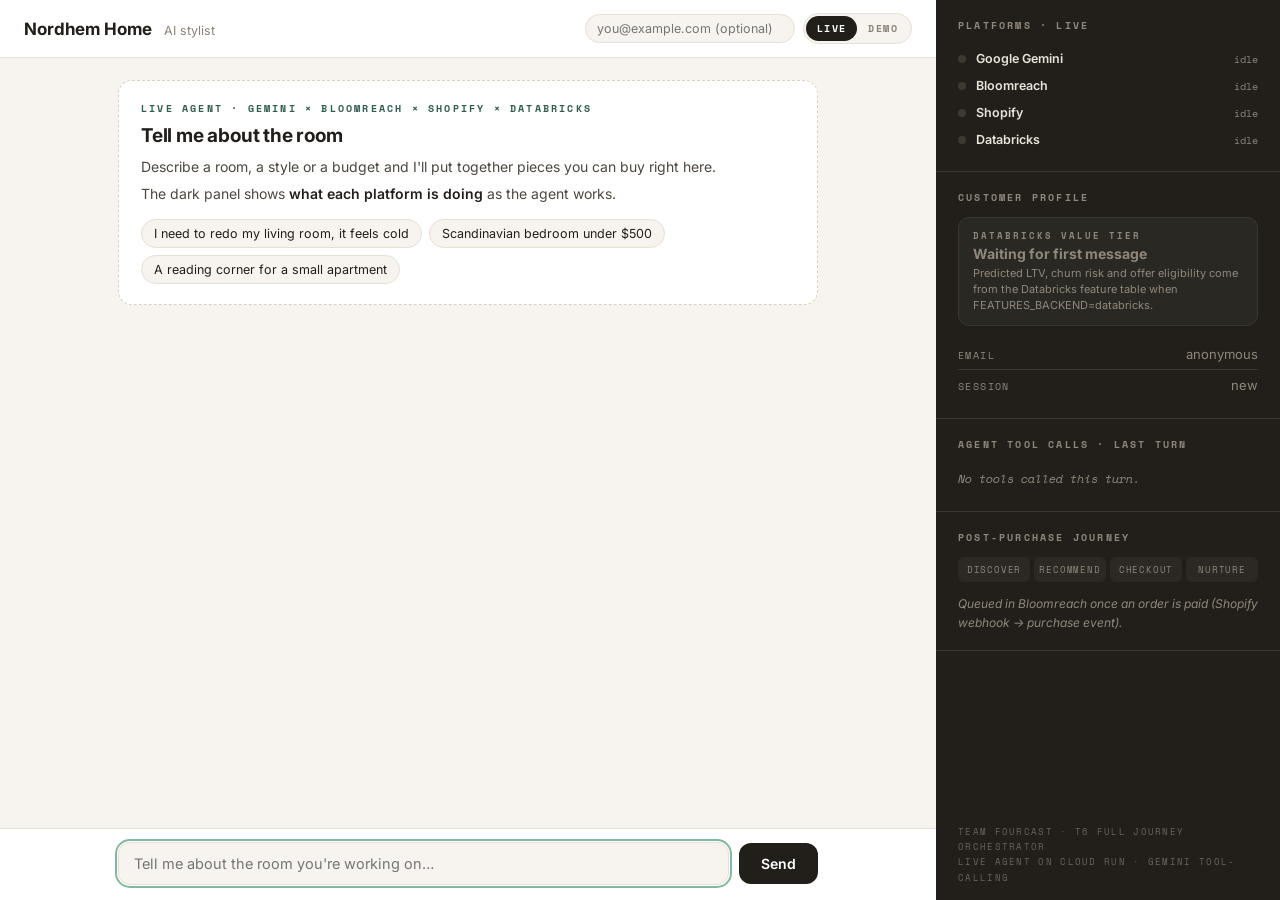
==== commit be36da8c: "Stylist UI: map real agent tools and profile schema to the side panel Co-Authored-By: Claude Opus 5." ====
--- a/stylist-ui/index.html
+++ b/stylist-ui/index.html
@@ -287,7 +287,7 @@
 const inlineMd = s => esc(s).replace(/\*\*([^*]+)\*\*/g,'<b>$1</b>').replace(/(^|[^*])\*([^*\n]+)\*/g,'$1<i>$2</i>');
 const md = s => String(s ?? '').trim().split(/\n{2,}/).map(p => '<p>'+inlineMd(p).replace(/\n/g,'<br>')+'</p>').join('');
 const wait = ms => new Promise(r => setTimeout(r, ms));
-const money = n => '$' + Number(n).toFixed(Number(n) % 1 ? 2 : 0);
+const money = n => '$' + Number(n).toLocaleString('en-US', {minimumFractionDigits: Number(n) % 1 ? 2 : 0, maximumFractionDigits: 2});
 
 function toBottom(){
   scroller.scrollTop = scroller.scrollHeight;
@@ -321,7 +321,7 @@
   const rows = [
     ['Customer', [p.name, p.loyalty].filter(Boolean).join(' · '), true],
     ['Predicted LTV', p.ltv], ['Avg order', p.aov], ['Churn risk', p.churn],
-    ['Propensity', p.propensity ?? p.prop, true], ['Segment', p.segment, true]
+    ['Propensity', p.propensity ?? p.prop, true], ['Segment', p.segment, true], ['Saved taste', p.saved, true]
   ].filter(r => has(r[1]));
   h += rows.map(([k,v,dim]) => `<div class="kv"><span class="k">${k}</span><span class="v${dim?' dim':''}">${esc(v)}</span></div>`).join('');
   return h;
@@ -332,16 +332,20 @@
    Response: {session_id, reply, products[], checkout_url, stage, email, tools[{tool,args,ok,n}], profile?}
    ===================================================================== */
 
-// Which platform each agent tool touches. Adjust if the backend changes.
+// Which platform each agent tool touches (mirrors app/agent.py Toolbox).
 const TOOL_MAP = {
-  get_customer_profile: [['bloomreach','customer profile']],
-  save_preferences:     [['bloomreach','save preferences']],
-  find_products:        [['shopify','product search']],
-  create_checkout:      [['shopify','create checkout'],['bloomreach','checkout event']],
+  get_customer_profile: [['bloomreach','profile + recs']],
+  save_preferences:     [['bloomreach','customer properties']],
+  find_products:        [['bloomreach','catalog · view_item'],['shopify','live price + stock']],
+  get_personal_picks:   [['bloomreach','personalized picks'],['shopify','live price + stock']],
+  request_campaign:     [['bloomreach','campaign_request']],
+  create_checkout:      [['shopify','cart permalink'],['bloomreach','cart_update · checkout']],
 };
+const LTV_CUTOFF = 8000;   // value-tier cutoff from Shae's concept (customer_profile)
 function platformsFor(tool){
   if(TOOL_MAP[tool]) return TOOL_MAP[tool];
   const t = tool.toLowerCase(), out = [];
+  if(t === 'databricks_features') return [['databricks','customer_features']];
   if(/databricks|ltv|churn|score|propensity|lakehouse|sql/.test(t)) out.push(['databricks', tool]);
   if(/shopify|checkout|cart|order|inventory|stock/.test(t)) out.push(['shopify', tool]);
   if(/bloomreach|track|event|recommend|segment|consent|preference|profile|journey|email/.test(t)) out.push(['bloomreach', tool]);
@@ -349,10 +353,10 @@
 }
 
 const liveLog=$('liveLog'), q=$('q'), sendBtn=$('send'), emailEl=$('email'), cartbar=$('cartbar'), cartText=$('cartText');
-const L = { sid:null, cart:new Map(), stage:null, prefs:{}, profile:null, email:null, turns:0, checkout:null, lastTools:[] };
+const L = { sid:null, cart:new Map(), stage:null, prefs:{}, profile:null, email:null, turns:0, checkout:null, campaign:null, lastTools:[] };
 try { L.sid = sessionStorage.getItem('t6sid'); emailEl.value = sessionStorage.getItem('t6email') || ''; } catch(e){}
 
-const STAGES = [['discovering','Discover'],['recommending','Recommend'],['checkout','Checkout'],['purchased','Nurture']];
+const STAGES = [['discovery','Discover'],['recommending','Recommend'],['checkout','Checkout'],['purchased','Nurture']];
 const JOURNEY = [
   {t:'Day 1', s:'Order confirmed'}, {t:'Day 2', s:'On its way'}, {t:'Day 3', s:'Care guide for what you bought'},
   {t:'Day 4', s:'Two more that finish the room'}, {t:'Day 5', s:'How did it land?'}
@@ -368,12 +372,38 @@
     <button type="button">A reading corner for a small apartment</button>
   </div></div>`;
 
+// backend profile (app/agent.py Toolbox.ui_profile) -> Shae's tier/offer panel
+function mapProfile(p){
+  const n = v => (v === null || v === undefined || v === '') ? null : Number(v);
+  const ltv = n(p.predicted_ltv), aov = n(p.avg_order_value), churn = n(p.churn_risk), thr = n(p.churn_risk_threshold) ?? 0.6;
+  const src = (p.source || []).join(' + ') || 'none';
+  const out = { name: p.first_name || (p.known_customer ? 'Known customer' : 'New visitor'), loyalty: src,
+    segment: p.orders_count != null ? p.orders_count + ' orders' : null };
+  if(ltv != null){
+    out.tier = ltv >= LTV_CUTOFF ? 'high' : 'mid';
+    out.why = ltv >= LTV_CUTOFF ? `LTV above the ${LTV_CUTOFF.toLocaleString()} cutoff. Premium picks first.` : 'LTV below the cutoff. Budget-led picks.';
+    out.ltv = money(ltv);
+  }
+  if(aov != null) out.aov = money(aov);
+  if(churn != null){
+    out.churn = churn.toFixed(3);
+    out.offer = !!p.retention_offer;
+    out.offer_code = p.retention_offer ? p.retention_offer.code : '';
+    out.owhy = churn >= thr
+      ? (p.retention_offer ? `Churn ${churn.toFixed(3)} ≥ ${thr}, so the code is attached in code, not by the model.` : `Churn ${churn.toFixed(3)} ≥ ${thr}, but no retention code is configured.`)
+      : `Churn ${churn.toFixed(3)} is below ${thr}. No code.`;
+  }
+  if(p.style_preference) out.saved = '' + p.style_preference + (p.budget_max ? ' · ≤ ' + money(p.budget_max) : '');
+  return out;
+}
+
 function liveRail(){
   $('railMode').textContent = 'live';
   const known = Object.entries(L.prefs).filter(([k,v]) => v !== '' && v != null);
   let h = '';
-  if(L.profile) h += tierBoxes(L.profile);
-  else h += `<div class="offbox no"><div class="ol">Databricks value tier</div><div class="ov">${L.turns?'Not returned yet':'Waiting for first message'}</div><div class="ow">LTV, churn and offer eligibility appear here once the agent returns a <code>profile</code> from customer_profile.</div></div>`;
+  const mp = L.profile ? mapProfile(L.profile) : null;
+  if(mp) h += tierBoxes(mp);
+  if(!mp || mp.ltv == null) h += `<div class="offbox no"><div class="ol">Databricks value tier</div><div class="ov">${!L.turns?'Waiting for first message':!(L.email||emailEl.value)?'Add an email to look up':'No LTV / churn row yet'}</div><div class="ow">Predicted LTV, churn risk and offer eligibility come from the Databricks feature table when FEATURES_BACKEND=databricks.</div></div>`;
   h += `<div class="kv"><span class="k">Email</span><span class="v dim">${esc(L.email || emailEl.value || 'anonymous')}</span></div>`;
   h += `<div class="kv"><span class="k">Session</span><span class="v dim">${esc(L.sid ? L.sid.slice(0,8)+'…' : 'new')}</span></div>`;
   h += known.map(([k,v]) => `<div class="kv"><span class="k">${esc(k.replace(/_/g,' '))}</span><span class="v">${esc(Array.isArray(v)?v.join(', '):typeof v==='object'?JSON.stringify(v):v)}</span></div>`).join('');
@@ -387,11 +417,13 @@
   } else {
     n += '<div class="empty">Queued in Bloomreach once an order is paid (Shopify webhook → purchase event).</div>';
   }
+  if(L.campaign) n += `<div class="split" style="margin-top:11px">Agent → Bloomreach campaign_request<br>${esc(L.campaign)}</div>`;
   nurt.innerHTML = n;
   foot.innerHTML = 'Team Fourcast · T6 Full Journey Orchestrator<br>Live agent on Cloud Run · Gemini tool-calling';
 }
 
 function renderTrace(tools){
+  tools = (tools||[]).filter(t => !t.synthetic);
   if(!tools || !tools.length){ trace.innerHTML = '<div class="empty">No tools called this turn.</div>'; return; }
   trace.innerHTML = tools.map(t => {
     const args = t.args && Object.keys(t.args).length ? Object.entries(t.args).map(([k,v]) => k+'='+(typeof v==='object'?JSON.stringify(v):v)).join(' · ') : '';
@@ -457,15 +489,17 @@
     const tools = Array.isArray(d.tools) ? d.tools : [];
     tools.forEach(x => {
       if(/preference/.test(x.tool) && x.args) Object.assign(L.prefs, x.args);
-      if(/databricks|customer_profile/.test(x.tool) && x.result && typeof x.result==='object') L.profile = x.result;
+      if(x.tool === 'request_campaign' && x.ok && x.args && x.args.goal) L.campaign = x.args.goal;
     });
+    // light Databricks when the profile actually came from the Lakehouse feature table
+    if(d.profile && (d.profile.source||[]).includes('databricks')) tools.splice(tools.findIndex(x => x.tool==='get_customer_profile')+1, 0, {tool:'databricks_features', args:{}, ok:true, n:null, synthetic:true});
 
     await playTools(tools);
     lamps([['google','gemini · reply']], true);
     t.innerHTML = '<div class="bub">'+md(d.reply || '…')+'</div>';
-    if(tools.length){
+    if(tools.some(x => !x.synthetic)){
       const uniq = [];
-      tools.forEach(x => { const k = x.tool+(x.ok?'':'!'); if(!uniq.includes(k)) uniq.push(k); });
+      tools.filter(x => !x.synthetic).forEach(x => { const k = x.tool+(x.ok?'':'!'); if(!uniq.includes(k)) uniq.push(k); });
       addTo(liveLog, 'agent used: ' + uniq.map(k => `<span class="${k.endsWith('!')?'bad':''}">${esc(k.replace('!',' ⚠'))}</span>`).join(''), 'used');
     }
     if(Array.isArray(d.products) && d.products.length) liveCards(d.products);
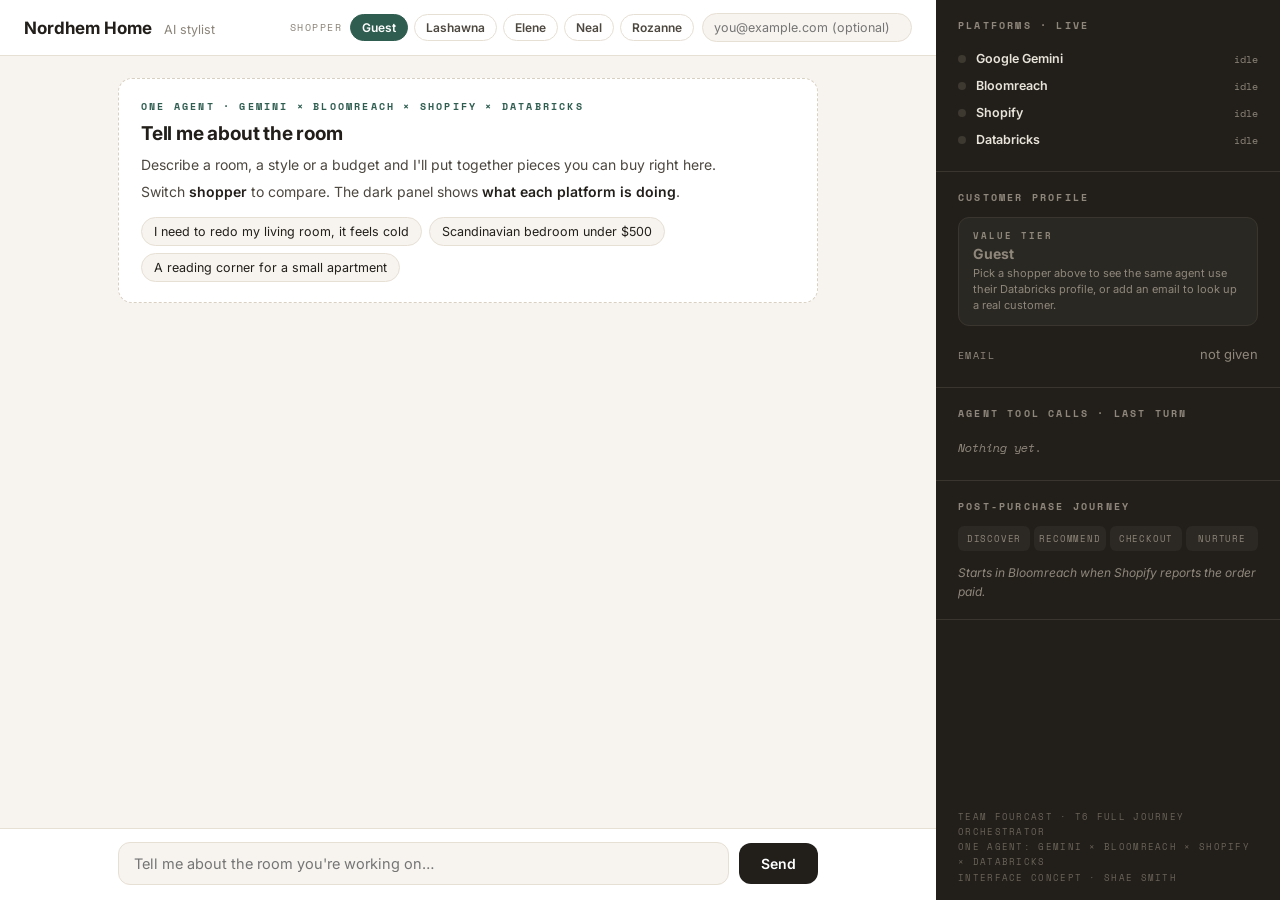
==== commit dac8258f: "Stylist UI: collect email in the cart bar so 'Check out these' creates the checkout in one step Co-A" ====
--- a/stylist-ui/index.html
+++ b/stylist-ui/index.html
@@ -6,11 +6,11 @@
 <title>Nordhem Home Stylist</title>
 <!--
   Team Fourcast · T6 Full Journey Orchestrator
-  Combined UI: Shae's interface concept (layout, rail, demo script) + the live agent (/api/chat).
-  Serve this from the same origin as /api/chat (the t6-discovery-agent Cloud Run service).
-  - LIVE mode (default): real Gemini agent; the right rail lights up from the tool calls the API returns.
-  - DEMO mode: Shae's scripted walkthrough with four Databricks-profiled shoppers (for the pitch video).
-  URL flags: ?mode=demo  ?rail=0 (hide rail)  ?api=https://other-host (API base override, needs CORS)
+  One agent, one screen: Shae Smith's interface concept wired to the live agent (/api/chat).
+  Pick a shopper (Guest or one of four Databricks-profiled customers); the same Gemini agent adapts
+  its pitch, and the side panel shows what each platform does as it happens.
+  Serve from the same origin as /api/chat (the t6-discovery-agent Cloud Run service).
+  URL flags: ?shopper=lashawna  ?rail=0 (hide panel)  ?api=https://other-host (needs CORS)
 -->
 <style>
 @import url('https://fonts.googleapis.com/css2?family=Inter:wght@400;500;600;700&family=Space+Mono:wght@400;700&display=swap');
@@ -137,7 +137,8 @@
 .rail{background:var(--rail);color:var(--rail-ink);display:flex;flex-direction:column;min-height:0;min-width:0;overflow-y:auto;overflow-x:hidden;}
 .railsec{padding:18px 22px;border-bottom:1px solid var(--rail-line);}
 .railsec h4{font-family:var(--mono);font-size:9.5px;font-weight:700;letter-spacing:2.2px;text-transform:uppercase;color:var(--rail-muted);margin-bottom:13px;display:flex;justify-content:space-between;align-items:center;}
-.railclose{display:none;background:none;border:0;color:var(--rail-muted);font-size:18px;cursor:pointer;line-height:1;}
+.railclose{display:none;margin:0 0 14px;padding:7px 12px;border-radius:8px;border:1px solid var(--rail-line);background:#2c2823;color:var(--rail-ink);font-family:var(--mono);font-size:10px;font-weight:700;letter-spacing:1.2px;text-transform:uppercase;cursor:pointer;}
+.railclose:hover{border-color:var(--accent-dim);color:var(--accent-dim);}
 
 .lamp{display:flex;align-items:center;gap:10px;padding:6px 0;font-size:12.5px;}
 .dot{width:8px;height:8px;border-radius:50%;background:#3d3830;flex-shrink:0;transition:all .3s;}
@@ -202,12 +203,31 @@
   .app{grid-template-columns:1fr;}
   .rail{position:absolute;top:0;right:0;bottom:0;width:min(344px,92%);transform:translateX(100%);transition:transform .25s ease,visibility .25s;z-index:20;visibility:hidden;}
   .app.railopen .rail{transform:none;visibility:visible;box-shadow:-10px 0 30px rgba(0,0,0,.25);}
+  .app.railopen .shop{filter:brightness(.8);cursor:pointer;}
+  .app.railopen .shop *{pointer-events:none;}
   #railBtn{display:inline-block;}
-  .railclose{display:block;}
+  .railclose{display:inline-block;}
+  .rail .railsec:first-child{padding-top:16px;}
   .shophead,.log,.bar,.cartbar{padding-left:16px;padding-right:16px;}
   .brand span{display:none;}
   .email{width:170px;}
 }
+/* chat-widget width: the agent asks for email in chat, so drop the field to keep the header compact */
+@media(max-width:520px){ .email{display:none;} .shophead{padding-top:10px;padding-bottom:10px;} .iconbtn{padding:5px 8px;} }
+
+/* unified view additions */
+.cartmail{margin-top:8px;gap:8px;}
+.cartmail input{flex:1;min-width:0;padding:8px 11px;border-radius:9px;border:1px solid #cfe0d9;background:#fff;color:var(--ink);font-family:var(--sans);font-size:13.5px;}
+.cartmail input:focus{outline:2px solid var(--accent-dim);outline-offset:1px;}
+.cartmail button{flex-shrink:0;}
+.cartin button:disabled{opacity:.5;cursor:default;}
+.ghost{display:inline-flex;align-items:center;gap:8px;background:transparent;color:var(--accent);padding:12px 18px;border:1px dashed var(--accent-dim);border-radius:11px;font-family:var(--sans);font-weight:600;font-size:13.5px;margin:0 0 17px 8px;cursor:pointer;animation:rise .32s ease both;}
+.ghost:hover{background:var(--accent-soft);}
+.ghost:disabled{opacity:.5;cursor:default;}
+.who button small{font-weight:400;opacity:.7;margin-left:4px;font-size:10.5px;}
+.intro .who{margin-top:13px;}
+.persona-note{font-size:11.5px;color:var(--rail-muted);line-height:1.5;margin:-4px 0 12px;font-style:italic;}
+@media(max-width:520px){ .shophead .who label{display:none;} .shophead .who button{padding:4px 9px;font-size:11.5px;} }
 </style>
 </head>
 <body>
@@ -217,41 +237,33 @@
     <div class="shophead">
       <div class="brand">Nordhem Home <span>AI stylist</span></div>
       <div class="headr">
+        <div class="who" id="who"><label>Shopper</label></div>
         <input class="email" id="email" type="email" placeholder="you@example.com (optional)" aria-label="Your email">
-        <div class="who hidden" id="who"><label>Shopper</label></div>
-        <div class="seg" role="tablist" aria-label="Mode">
-          <button id="mLive" class="on" type="button">Live</button>
-          <button id="mDemo" type="button">Demo</button>
-        </div>
         <button class="iconbtn" id="railBtn" type="button">Behind the scenes</button>
         <a class="iconbtn hidden" id="fullBtn" target="_blank" rel="noopener">Full view ↗</a>
       </div>
     </div>
 
-    <div class="log" id="scroller">
-      <div class="inner" id="liveLog"></div>
-      <div class="inner hidden" id="demoLog"></div>
-    </div>
+    <div class="log" id="scroller"><div class="inner" id="log"></div></div>
 
     <div class="cartbar hidden" id="cartbar"><div class="cartin">
       <span id="cartText"></span><button type="button" id="buy">Check out these</button>
-    </div></div>
-
-    <div class="bar" id="liveBar"><form class="barin" id="f" autocomplete="off">
+    </div>
+    <form class="cartin cartmail hidden" id="cartMail" autocomplete="on">
+      <input id="cartMailIn" type="email" name="email" placeholder="Email for your order" aria-label="Email for your order" required>
+      <button type="submit">Continue →</button>
+    </form></div>
+
+    <div class="bar"><form class="barin" id="f" autocomplete="off">
       <input class="q" id="q" placeholder="Tell me about the room you're working on…" aria-label="Message">
       <button class="drive" id="send" type="submit">Send</button>
     </form></div>
-
-    <div class="bar hidden" id="demoBar"><div class="barin">
-      <div class="hint" id="hint"><span>Start here</span><i></i></div>
-      <div class="fake" id="fake">Tell me about the room you're working on…</div>
-      <button class="drive" id="drive" type="button">Start</button>
-    </div></div>
   </div>
 
   <aside class="rail" id="rail" aria-label="Behind the scenes">
     <div class="railsec">
-      <h4><span>Platforms · <span id="railMode">live</span></span><button class="railclose" id="railClose" type="button" aria-label="Close">×</button></h4>
+      <button class="railclose" id="railClose" type="button" aria-label="Close panel">← Back to chat</button>
+      <h4><span>Platforms · live</span></h4>
       <div class="lamp" data-p="google"><span class="dot"></span><span class="lname">Google Gemini</span><span class="lwhat">idle</span></div>
       <div class="lamp" data-p="bloomreach"><span class="dot"></span><span class="lname">Bloomreach</span><span class="lwhat">idle</span></div>
       <div class="lamp" data-p="shopify"><span class="dot"></span><span class="lname">Shopify</span><span class="lwhat">idle</span></div>
@@ -261,7 +273,7 @@
       <h4>Customer profile</h4>
       <div id="prof"></div>
     </div>
-    <div class="railsec" id="traceSec">
+    <div class="railsec">
       <h4>Agent tool calls · last turn</h4>
       <div class="trace" id="trace"><div class="empty">Nothing yet.</div></div>
     </div>
@@ -269,70 +281,45 @@
       <h4>Post-purchase journey</h4>
       <div id="nurture"></div>
     </div>
-    <div class="foot" id="foot"></div>
+    <div class="foot">Team Fourcast · T6 Full Journey Orchestrator<br>One agent: Gemini × Bloomreach × Shopify × Databricks<br>Interface concept · Shae Smith</div>
   </aside>
 
 </div>
 
 <script>
-/* =====================================================================
-   Shared helpers
-   ===================================================================== */
 const $ = id => document.getElementById(id);
 const params = new URLSearchParams(location.search);
 const API = (params.get('api') || '').replace(/\/$/, '');
-const app=$('app'), scroller=$('scroller'), prof=$('prof'), nurt=$('nurture'), trace=$('trace'), foot=$('foot');
+const app=$('app'), scroller=$('scroller'), log=$('log'), prof=$('prof'), nurt=$('nurture'), trace=$('trace');
+const q=$('q'), sendBtn=$('send'), emailEl=$('email'), cartbar=$('cartbar'), cartText=$('cartText'), whoBox=$('who');
 
 const esc = s => String(s ?? '').replace(/[&<>"']/g, c => ({'&':'&amp;','<':'&lt;','>':'&gt;','"':'&quot;',"'":'&#39;'}[c]));
 const inlineMd = s => esc(s).replace(/\*\*([^*]+)\*\*/g,'<b>$1</b>').replace(/(^|[^*])\*([^*\n]+)\*/g,'$1<i>$2</i>');
-const md = s => String(s ?? '').trim().split(/\n{2,}/).map(p => '<p>'+inlineMd(p).replace(/\n/g,'<br>')+'</p>').join('');
+const md = s => String(s ?? '').trim().replace(/^[ \t]*[*-][ \t]+/gm, '• ').split(/\n{2,}/).map(p => '<p>'+inlineMd(p).replace(/\n/g,'<br>')+'</p>').join('');
 const wait = ms => new Promise(r => setTimeout(r, ms));
 const money = n => '$' + Number(n).toLocaleString('en-US', {minimumFractionDigits: Number(n) % 1 ? 2 : 0, maximumFractionDigits: 2});
+const store = { get(k){ try { return sessionStorage.getItem(k); } catch(e){ return null; } }, set(k,v){ try { v==null ? sessionStorage.removeItem(k) : sessionStorage.setItem(k,v); } catch(e){} } };
 
 function toBottom(){
   scroller.scrollTop = scroller.scrollHeight;
   requestAnimationFrame(() => { scroller.scrollTop = scroller.scrollHeight; });
   setTimeout(() => { scroller.scrollTop = scroller.scrollHeight; }, 340);
 }
-function addTo(log, html, cls){ const d=document.createElement('div'); if(cls) d.className=cls; d.innerHTML=html; log.appendChild(d); toBottom(); return d; }
-
+function add(html, cls){ const d=document.createElement('div'); if(cls) d.className=cls; d.innerHTML=html; log.appendChild(d); toBottom(); return d; }
+
+/* ---------- platform lamps ---------- */
 function lamps(list, on){
   (list||[]).forEach(([p, what]) => {
     const el = document.querySelector('.lamp[data-p="'+p+'"]'); if(!el) return;
     el.classList.toggle('hot', on);
-    if(on) el.classList.add('seen');
+    if(on){ el.classList.add('seen'); el.dataset.last = what; }
     el.querySelector('.lwhat').textContent = on ? what : (el.dataset.last || 'idle');
-    if(on) el.dataset.last = what;
   });
 }
 function coolAll(){ document.querySelectorAll('.lamp').forEach(l => { l.classList.remove('hot'); l.querySelector('.lwhat').textContent = l.dataset.last || 'idle'; }); }
 function resetLamps(){ document.querySelectorAll('.lamp').forEach(l => { l.classList.remove('hot','seen'); delete l.dataset.last; l.querySelector('.lwhat').textContent='idle'; }); }
 
-const COLORS={walnut:'#6b4a33',oak:'#b08a5a',white:'#c9c2b6',black:'#3a3836',grey:'#8a8a86',gray:'#8a8a86',beige:'#bda98c',cream:'#cbbf9f',green:'#5e7d5a',blue:'#4d6a8a',navy:'#34465e',pink:'#c98b95',red:'#a5503f',terracotta:'#b86a4b',brass:'#a88a45',natural:'#a89272',rattan:'#a8864f',teal:'#3f7773',mustard:'#b8932f',yellow:'#c2a13a',brown:'#7a5a40',ivory:'#c7bda6',charcoal:'#4a4845',sage:'#8a9d7e',rust:'#9c5a3c',oat:'#bda98c',linen:'#bda98c'};
-const tone = c => { c=(c||'').toLowerCase(); for(const k in COLORS) if(c.includes(k)) return COLORS[k]; let h=0; for(const ch of c) h=(h*31+ch.charCodeAt(0))%360; return `hsl(${h} 25% 45%)`; };
-
-function tierBoxes(p){
-  // p: {tier, why, offer, offer_code, owhy, name, loyalty, ltv, aov, churn, propensity, segment}
-  const high = String(p.tier||'').toLowerCase().startsWith('high');
-  const has = v => v !== undefined && v !== null && v !== '';
-  let h = '';
-  if(has(p.tier)) h += `<div class="tierbox ${high?'high':'mid'}"><div class="tl">Value tier</div><div class="tv">${esc(String(p.tier).toUpperCase())}${/value/i.test(p.tier)?'':' VALUE'}</div>${p.why?`<div class="tw">${esc(p.why)}</div>`:''}</div>`;
-  if(has(p.offer)) h += `<div class="offbox ${p.offer?'yes':'no'}"><div class="ol">Retention offer</div><div class="ov">${p.offer?'ELIGIBLE'+(p.offer_code?' · '+esc(p.offer_code):''):'NOT ELIGIBLE'}</div>${p.owhy?`<div class="ow">${esc(p.owhy)}</div>`:''}</div>`;
-  const rows = [
-    ['Customer', [p.name, p.loyalty].filter(Boolean).join(' · '), true],
-    ['Predicted LTV', p.ltv], ['Avg order', p.aov], ['Churn risk', p.churn],
-    ['Propensity', p.propensity ?? p.prop, true], ['Segment', p.segment, true], ['Saved taste', p.saved, true]
-  ].filter(r => has(r[1]));
-  h += rows.map(([k,v,dim]) => `<div class="kv"><span class="k">${k}</span><span class="v${dim?' dim':''}">${esc(v)}</span></div>`).join('');
-  return h;
-}
-
-/* =====================================================================
-   LIVE MODE  — talks to the real agent at POST {API}/api/chat
-   Response: {session_id, reply, products[], checkout_url, stage, email, tools[{tool,args,ok,n}], profile?}
-   ===================================================================== */
-
-// Which platform each agent tool touches (mirrors app/agent.py Toolbox).
+// Which platform each agent tool touches (mirrors app/agent.py Toolbox)
 const TOOL_MAP = {
   get_customer_profile: [['bloomreach','profile + recs']],
   save_preferences:     [['bloomreach','customer properties']],
@@ -340,487 +327,280 @@
   get_personal_picks:   [['bloomreach','personalized picks'],['shopify','live price + stock']],
   request_campaign:     [['bloomreach','campaign_request']],
   create_checkout:      [['shopify','cart permalink'],['bloomreach','cart_update · checkout']],
+  databricks_features:  [['databricks','customer_profile']],
 };
-const LTV_CUTOFF = 8000;   // value-tier cutoff from Shae's concept (customer_profile)
-function platformsFor(tool){
-  if(TOOL_MAP[tool]) return TOOL_MAP[tool];
-  const t = tool.toLowerCase(), out = [];
-  if(t === 'databricks_features') return [['databricks','customer_features']];
-  if(/databricks|ltv|churn|score|propensity|lakehouse|sql/.test(t)) out.push(['databricks', tool]);
-  if(/shopify|checkout|cart|order|inventory|stock/.test(t)) out.push(['shopify', tool]);
-  if(/bloomreach|track|event|recommend|segment|consent|preference|profile|journey|email/.test(t)) out.push(['bloomreach', tool]);
-  return out.length ? out : [['google', tool]];
-}
-
-const liveLog=$('liveLog'), q=$('q'), sendBtn=$('send'), emailEl=$('email'), cartbar=$('cartbar'), cartText=$('cartText');
-const L = { sid:null, cart:new Map(), stage:null, prefs:{}, profile:null, email:null, turns:0, checkout:null, campaign:null, lastTools:[] };
-try { L.sid = sessionStorage.getItem('t6sid'); emailEl.value = sessionStorage.getItem('t6email') || ''; } catch(e){}
+const platformsFor = t => TOOL_MAP[t] || [['google', t]];
+
+/* ---------- shoppers (profile values mirror databricks-hackathon.fourcast.customer_profile) ---------- */
+const SHOPPERS = {
+  guest:    {label:'Guest'},
+  lashawna: {label:'Lashawna', tier:'high', ltv:8580,  aov:780, churn:0.601, prop:0.32, loyalty:'bronze',   segment:'at_risk'},
+  elene:    {label:'Elene',    tier:'high', ltv:11053, aov:460, churn:0.010, prop:0.82, loyalty:'platinum', segment:'loyal'},
+  neal:     {label:'Neal',     tier:'mid',  ltv:5850,  aov:585, churn:0.669, prop:0.24, loyalty:'silver',   segment:'at_risk'},
+  rozanne:  {label:'Rozanne',  tier:'mid',  ltv:5297,  aov:378, churn:0.058, prop:0.86, loyalty:'bronze',   segment:'new'},
+};
+const LTV_CUTOFF = 8000, CHURN_CUTOFF = 0.6;
+
+const S = { shopper:'guest', sid:null, cart:new Map(), seen:new Map(), stage:null, prefs:{}, profile:null,
+            email:null, turns:0, checkout:null, campaign:null, lastTools:[], busy:false, paid:false };
+
+/* ---------- profile panel ---------- */
+function tierHtml(p){
+  // p: {name, loyalty, tier, why, ltv, aov, churn, prop, segment, offer, offer_code, owhy, source, note}
+  const has = v => v !== undefined && v !== null && v !== '';
+  let h = '';
+  if(has(p.tier)) h += `<div class="tierbox ${p.tier==='high'?'high':'mid'}"><div class="tl">Value tier</div><div class="tv">${p.tier==='high'?'HIGH VALUE':'MID VALUE'}</div>${p.why?`<div class="tw">${esc(p.why)}</div>`:''}</div>`;
+  if(has(p.offer)) h += `<div class="offbox ${p.offer?'yes':'no'}"><div class="ol">Retention offer</div><div class="ov">${p.offer?'ELIGIBLE'+(p.offer_code?' · '+esc(p.offer_code):''):'NOT ELIGIBLE'}</div>${p.owhy?`<div class="ow">${esc(p.owhy)}</div>`:''}</div>`;
+  if(p.note) h += `<div class="persona-note">${esc(p.note)}</div>`;
+  const rows = [['Customer', [p.name, p.loyalty].filter(Boolean).join(' · '), true], ['Predicted LTV', p.ltv], ['Avg order', p.aov],
+    ['Churn risk', p.churn], ['Propensity', p.prop, true], ['Segment', p.segment, true], ['Source', p.source, true]].filter(r => has(r[1]));
+  return h + rows.map(([k,v,dim]) => `<div class="kv"><span class="k">${k}</span><span class="v${dim?' dim':''}">${esc(v)}</span></div>`).join('');
+}
+function whyTier(high){ return high ? `LTV above the ${LTV_CUTOFF.toLocaleString()} cutoff. Premium picks, no budget questions.` : 'LTV below the cutoff. Budget-led, cheapest options first.'; }
+function whyOffer(churn, offered){
+  if(churn >= CHURN_CUTOFF) return offered === false ? `Churn ${churn.toFixed(3)} ≥ ${CHURN_CUTOFF}, but no retention code is configured on the agent.` : `Churn ${churn.toFixed(3)} ≥ ${CHURN_CUTOFF}, so a code is attached in code, not by the model.`;
+  return `Churn ${churn.toFixed(3)} is below ${CHURN_CUTOFF}. No code.`;
+}
+// Preview from the shopper card (before the agent has looked them up)
+function previewProfile(k){
+  const s = SHOPPERS[k];
+  if(!s.ltv) return null;
+  return { name:s.label, loyalty:s.loyalty, tier:s.tier, why:whyTier(s.tier==='high'), ltv:money(s.ltv), aov:money(s.aov),
+    churn:s.churn.toFixed(3), prop:s.prop, segment:s.segment, offer:s.churn>=CHURN_CUTOFF, offer_code:s.churn>=CHURN_CUTOFF?'STAY15':'',
+    owhy:whyOffer(s.churn), source:'Databricks customer_profile', note:'Preview. The agent loads this on the first message.' };
+}
+// From the agent's response (app/agent.py Toolbox.ui_profile)
+function agentProfile(p){
+  const n = v => (v === null || v === undefined || v === '') ? null : Number(v);
+  const ltv = n(p.predicted_ltv), churn = n(p.churn_risk), thr = n(p.churn_risk_threshold) ?? CHURN_CUTOFF;
+  const out = { name: p.first_name || (p.known_customer ? 'Known customer' : 'New visitor'), loyalty: p.loyalty_tier,
+    segment: p.segment || (p.orders_count != null ? p.orders_count + ' orders' : null), prop: p.propensity,
+    source: (p.source||[]).join(' + ') || null };
+  if(ltv != null){ const high = (p.value_tier || (ltv >= LTV_CUTOFF ? 'high' : 'mid')) === 'high'; out.tier = high ? 'high' : 'mid'; out.why = p.guidance || whyTier(high); out.ltv = money(ltv); }
+  if(n(p.avg_order_value) != null) out.aov = money(p.avg_order_value);
+  if(churn != null){ out.churn = churn.toFixed(3); out.offer = !!p.retention_offer; out.offer_code = p.retention_offer ? p.retention_offer.code : '';
+    out.owhy = churn >= thr && !p.retention_offer ? whyOffer(churn, false) : whyOffer(churn); }
+  return out;
+}
 
 const STAGES = [['discovery','Discover'],['recommending','Recommend'],['checkout','Checkout'],['purchased','Nurture']];
-const JOURNEY = [
-  {t:'Day 1', s:'Order confirmed'}, {t:'Day 2', s:'On its way'}, {t:'Day 3', s:'Care guide for what you bought'},
-  {t:'Day 4', s:'Two more that finish the room'}, {t:'Day 5', s:'How did it land?'}
+const MAILS = [
+  {t:'Day 1', s:'Your order is confirmed',       p:'Order {order}. Arriving Thursday.'},
+  {t:'Day 2', s:'On its way',                    p:'Your {item} shipped this morning.'},
+  {t:'Day 3', s:'Living with what you chose',    p:'A short note on care, so it ages the way it should.'},
+  {t:'Day 4', s:'Two more that finish the room', p:'Picked from what you bought, not from a catalog.'},
+  {t:'Day 5', s:'How did it land?',              p:'One question, thirty seconds.'}
 ];
 
-const LIVE_INTRO = `<div class="intro"><span class="ie">Live agent · Gemini × Bloomreach × Shopify × Databricks</span>
-  <h3>Tell me about the room</h3>
-  <p>Describe a room, a style or a budget and I'll put together pieces you can buy right here.</p>
-  <p>The dark panel shows <b>what each platform is doing</b> as the agent works.</p>
+function renderRail(){
+  let h = '';
+  if(S.profile) h += tierHtml(agentProfile(S.profile));
+  else { const pv = previewProfile(S.shopper); h += pv ? tierHtml(pv) : `<div class="offbox no"><div class="ol">Value tier</div><div class="ov">${S.turns?'Anonymous guest':'Guest'}</div><div class="ow">Pick a shopper above to see the same agent use their Databricks profile, or add an email to look up a real customer.</div></div>`; }
+  h += `<div class="kv"><span class="k">Email</span><span class="v dim">${esc(S.email || emailEl.value || 'not given')}</span></div>`;
+  if(S.sid) h += `<div class="kv"><span class="k">Session</span><span class="v dim">${esc(S.sid.slice(0,8))}…</span></div>`;
+  h += Object.entries(S.prefs).filter(([k,v]) => v !== '' && v != null && k !== 'email')
+    .map(([k,v]) => `<div class="kv"><span class="k">${esc(k.replace(/_/g,' '))}</span><span class="v">${esc(Array.isArray(v)?v.join(', '):v)}</span></div>`).join('');
+  prof.innerHTML = h;
+
+  const idx = STAGES.findIndex(s => s[0] === (S.paid ? 'purchased' : S.stage));
+  let n = '<div class="stages">' + STAGES.map(([k,label],i) => `<span class="${i===idx?'now':i<idx?'on':''}">${label}</span>`).join('') + '</div>';
+  if(S.checkout || S.paid){
+    n += '<div class="split">Bloomreach · 90% journey arm · 10% holdout</div>'
+      + MAILS.map((m,i) => `<div class="jrow ${S.paid?'':'queued'}" id="j${i}"><span class="jn">${i+1}</span><span class="js">${esc(m.s)}</span><span class="jt">${esc(m.t)}</span></div>`).join('');
+  } else n += '<div class="empty">Starts in Bloomreach when Shopify reports the order paid.</div>';
+  if(S.campaign) n += `<div class="split" style="margin-top:11px">Agent → Bloomreach campaign_request<br>${esc(S.campaign)}</div>`;
+  nurt.innerHTML = n;
+}
+function renderTrace(tools){
+  tools = (tools||[]).filter(t => !t.synthetic);
+  if(!tools.length){ trace.innerHTML = '<div class="empty">'+(S.turns?'No tools called this turn.':'Nothing yet.')+'</div>'; return; }
+  trace.innerHTML = tools.map(t => {
+    const args = t.args && Object.keys(t.args).length ? Object.entries(t.args).map(([k,v]) => k+'='+(typeof v==='object'?JSON.stringify(v):v)).join(' · ') : '';
+    return `<div class="${t.ok?'':'bad'}"><b>${esc(t.tool)}${t.ok?'':' ⚠'}</b><em>${esc(args)}${t.n!=null?' → '+t.n:''}</em></div>`;
+  }).join('');
+}
+
+/* ---------- cart + cards ---------- */
+function renderCart(){
+  const n = S.cart.size, total = [...S.cart.values()].reduce((a,p) => a + Number(p.price||0), 0);
+  cartbar.classList.toggle('hidden', n === 0);
+  if(n === 0 && typeof cartMail !== 'undefined'){ cartMail.classList.add('hidden'); }
+  cartText.textContent = `${n} item${n===1?'':'s'} selected · ${money(total)}`;
+  log.querySelectorAll('.card').forEach(c => { const on = S.cart.has(c.dataset.sku); c.classList.toggle('sel', on);
+    const b = c.querySelector('.cadd button'); if(b) b.textContent = on ? 'Added ✓' : 'Add to cart'; });
+}
+const COLORS={walnut:'#6b4a33',oak:'#b08a5a',white:'#c9c2b6',black:'#3a3836',grey:'#8a8a86',gray:'#8a8a86',beige:'#bda98c',cream:'#cbbf9f',green:'#5e7d5a',blue:'#4d6a8a',navy:'#34465e',pink:'#c98b95',red:'#a5503f',terracotta:'#b86a4b',brass:'#a88a45',natural:'#a89272',rattan:'#a8864f',teal:'#3f7773',mustard:'#b8932f',yellow:'#c2a13a',brown:'#7a5a40',ivory:'#c7bda6',charcoal:'#4a4845',sage:'#8a9d7e',rust:'#9c5a3c',oat:'#bda98c',linen:'#bda98c',sand:'#c2a884'};
+const tone = c => { c=(c||'').toLowerCase(); for(const k in COLORS) if(c.includes(k)) return COLORS[k]; let h=0; for(const ch of c) h=(h*31+ch.charCodeAt(0))%360; return `hsl(${h} 25% 45%)`; };
+function cards(products){
+  products.forEach(p => S.seen.set(p.sku, p));
+  const box = add(products.map(p => `<div class="card" data-sku="${esc(p.sku)}">
+      <div class="tile" style="background:${tone(p.color||p.material)}">${esc([p.material,p.color].filter(Boolean).join(' · '))}</div>
+      <div class="cbody"><span class="cprice">${money(p.price)}</span><span class="cname">${esc(p.title)}</span>
+      <span class="cmeta">${esc([p.style,p.room].filter(Boolean).join(' · '))}</span>
+      <div class="cadd"><button type="button">Add to cart</button></div></div></div>`).join(''), 'cards');
+  box.querySelectorAll('.card').forEach((el,i) => { el.querySelector('.cadd button').onclick = () => {
+    const p = products[i]; S.cart.has(p.sku) ? S.cart.delete(p.sku) : S.cart.set(p.sku, p); renderCart(); }; });
+  renderCart();
+}
+
+/* ---------- one conversation turn against the live agent ---------- */
+async function playTools(tools){
+  for(const t of tools){ const ps = platformsFor(t.tool); lamps(ps, true); await wait(180);
+    ps.forEach(([p]) => { const el=document.querySelector('.lamp[data-p="'+p+'"]'); if(el) el.classList.remove('hot'); }); }
+}
+async function send(m){
+  m = (m||'').trim(); if(!m || S.busy) return;
+  S.busy = true; sendBtn.disabled = true; if(typeof buyBtn !== 'undefined') buyBtn.disabled = true;
+  const intro = log.querySelector('.intro'); if(intro) intro.remove();
+  add('<div class="bub">'+esc(m)+'</div>', 'msg me');
+  const t = add('<div class="bub"><div class="typing"><i></i><i></i><i></i></div></div>', 'msg bot');
+  lamps([['google','gemini · thinking']], true);
+  try{
+    const r = await fetch(API + '/api/chat', {method:'POST', headers:{'Content-Type':'application/json'},
+      body: JSON.stringify({message:m, session_id:S.sid, email:emailEl.value.trim() || null, shopper:S.shopper==='guest'?null:S.shopper})});
+    let d; try { d = await r.json(); } catch(e){ d = {}; }
+    if(!r.ok) throw new Error(d.detail || ('HTTP '+r.status));
+    S.turns++; S.sid = d.session_id || S.sid; store.set('t6sid', S.sid); store.set('t6shopper', S.shopper);
+    if(d.email){ S.email = d.email; if(!emailEl.value) emailEl.value = d.email; }
+    if(d.stage) S.stage = d.stage;
+    if(d.profile && typeof d.profile === 'object') S.profile = d.profile;
+    const tools = Array.isArray(d.tools) ? d.tools.slice() : [];
+    tools.forEach(x => {
+      if(x.tool === 'save_preferences' && x.args) Object.assign(S.prefs, x.args);
+      if(x.tool === 'request_campaign' && x.ok && x.args && x.args.goal) S.campaign = x.args.goal;
+    });
+    if(d.profile && (d.profile.source||[]).some(s => String(s).startsWith('databricks'))){
+      const i = tools.findIndex(x => x.tool === 'get_customer_profile');
+      tools.splice(i + 1, 0, {tool:'databricks_features', args:{}, ok:true, n:null, synthetic:true});
+    }
+    await playTools(tools);
+    lamps([['google','gemini · reply']], true);
+    t.innerHTML = '<div class="bub">'+md(d.reply || '…')+'</div>';
+    const shown = tools.filter(x => !x.synthetic);
+    if(shown.length){ const uniq=[]; shown.forEach(x => { const k=x.tool+(x.ok?'':'!'); if(!uniq.includes(k)) uniq.push(k); });
+      add('agent used: ' + uniq.map(k => `<span class="${k.endsWith('!')?'bad':''}">${esc(k.replace('!',' ⚠'))}</span>`).join(''), 'used'); }
+    if(Array.isArray(d.products) && d.products.length) cards(d.products);
+    const offer = S.profile && S.profile.retention_offer;
+    if(d.checkout_url){
+      S.checkout = d.checkout_url; S.paid = false;
+      const ck = tools.find(x => x.tool === 'create_checkout');
+      const items = ((ck && ck.args && ck.args.items) || []).map(it => ({...(S.seen.get(it.sku) || {title:it.sku, price:0}), qty: it.quantity || 1}));
+      if(offer) add('<span class="tag">Retention offer · enforced in code, not by the model</span><span class="code">'+esc(offer.code)+'</span><p>Applied to this checkout automatically.</p>', 'offer');
+      const row = document.createElement('div');
+      const a = document.createElement('a'); a.className='cta'; a.href=d.checkout_url; a.target='_top'; a.rel='noopener'; a.textContent='Go to checkout →';
+      a.onclick = () => { try { window.top.location.href = d.checkout_url; return false; } catch(e){ a.target='_blank'; return true; } };
+      const sim = document.createElement('button'); sim.type='button'; sim.className='ghost'; sim.textContent='Simulate payment ▸';
+      sim.title = 'Demo: play what happens after Shopify reports the order paid';
+      sim.onclick = () => { sim.disabled = true; sim.textContent = 'Paid ✓'; afterPayment(items, offer); };
+      row.append(a, sim); log.appendChild(row); toBottom();
+      S.cart.clear(); renderCart();
+    }
+    S.lastTools = tools; renderTrace(tools); renderRail();
+    await wait(350);
+  }catch(err){
+    t.innerHTML = '<div class="bub err">Something went wrong ('+esc(err.message || err)+'). Please try again.</div>';
+  }finally{ coolAll(); S.busy = false; sendBtn.disabled = false; if(typeof buyBtn !== 'undefined') buyBtn.disabled = false; q.focus(); }
+}
+
+/* ---------- after the order is paid: Shopify webhook -> Bloomreach journey (Shae's sequence) ---------- */
+async function afterPayment(items, offer){
+  const sub = items.reduce((a,p) => a + Number(p.price||0) * (p.qty||1), 0);
+  const total = offer ? sub * 0.85 : sub;
+  const order = '#' + (1000 + Math.floor(Math.random()*900));
+  const first = items[0] ? items[0].title : 'order';
+  lamps([['shopify','order paid · webhook'],['bloomreach','purchase event']], true);
+  await wait(700);
+  add('<span>Order '+esc(order)+' paid'+(sub?' · '+money(total):'')+'</span>', 'rule');
+  await wait(400); coolAll();
+  const t = add('<div class="bub"><div class="typing"><i></i><i></i><i></i></div></div>', 'msg bot');
+  await wait(800);
+  t.innerHTML = "<div class=\"bub\">Paid, thank you. I'll keep you posted on delivery, and check in once it's all in the room.</div>"; toBottom();
+  S.paid = true; renderRail();
+  await wait(500);
+  add('<span>Post-purchase journey · Bloomreach</span>', 'rule');
+  for(let i=0;i<MAILS.length;i++){
+    await wait(900);
+    lamps([['bloomreach','nurture '+(i+1)+'/5']], true);
+    const j = $('j'+i); if(j) j.classList.add('on');
+    add('<div class="ic">✉</div><div class="mb"><div class="ms">'+esc(MAILS[i].s)+'</div><div class="mp">'+esc(MAILS[i].p.replace('{order}',order).replace('{item}',first))+'</div></div><div class="mt">'+esc(MAILS[i].t)+'</div>', 'mailc');
+    await wait(200); coolAll();
+  }
+  await wait(400);
+  add('<span>Journey complete · profile updated for next visit</span>', 'rule');
+  lamps([['databricks','order write-back']], true); await wait(900); coolAll();
+}
+
+/* ---------- shopper switching = a fresh conversation with the same agent ---------- */
+const INTRO = () => `<div class="intro"><span class="ie">One agent · Gemini × Bloomreach × Shopify × Databricks</span>
+  <h3>${S.shopper==='guest' ? 'Tell me about the room' : 'Shopping as ' + esc(SHOPPERS[S.shopper].label)}</h3>
+  <p>${S.shopper==='guest' ? "Describe a room, a style or a budget and I'll put together pieces you can buy right here."
+     : 'Same agent, different customer: it reads their Databricks profile and changes how it sells.'}</p>
+  <p>Switch <b>shopper</b> to compare. The dark panel shows <b>what each platform is doing</b>.</p>
   <div class="chips">
     <button type="button">I need to redo my living room, it feels cold</button>
     <button type="button">Scandinavian bedroom under $500</button>
     <button type="button">A reading corner for a small apartment</button>
   </div></div>`;
 
-// backend profile (app/agent.py Toolbox.ui_profile) -> Shae's tier/offer panel
-function mapProfile(p){
-  const n = v => (v === null || v === undefined || v === '') ? null : Number(v);
-  const ltv = n(p.predicted_ltv), aov = n(p.avg_order_value), churn = n(p.churn_risk), thr = n(p.churn_risk_threshold) ?? 0.6;
-  const src = (p.source || []).join(' + ') || 'none';
-  const out = { name: p.first_name || (p.known_customer ? 'Known customer' : 'New visitor'), loyalty: src,
-    segment: p.orders_count != null ? p.orders_count + ' orders' : null };
-  if(ltv != null){
-    out.tier = ltv >= LTV_CUTOFF ? 'high' : 'mid';
-    out.why = ltv >= LTV_CUTOFF ? `LTV above the ${LTV_CUTOFF.toLocaleString()} cutoff. Premium picks first.` : 'LTV below the cutoff. Budget-led picks.';
-    out.ltv = money(ltv);
+function selectShopper(k, keepSession){
+  if(S.busy) return;
+  S.shopper = SHOPPERS[k] ? k : 'guest';
+  if(!keepSession){
+    Object.assign(S, {sid:null, stage:null, prefs:{}, profile:null, email:null, turns:0, checkout:null, campaign:null, lastTools:[], paid:false});
+    S.cart.clear(); S.seen.clear(); store.set('t6sid', null); store.set('t6shopper', S.shopper);
+    if(S.shopper !== 'guest') emailEl.value = '';
+    log.innerHTML = INTRO();
+    log.querySelectorAll('.chips button').forEach(b => b.onclick = () => send(b.textContent));
+    resetLamps(); renderCart();
   }
-  if(aov != null) out.aov = money(aov);
-  if(churn != null){
-    out.churn = churn.toFixed(3);
-    out.offer = !!p.retention_offer;
-    out.offer_code = p.retention_offer ? p.retention_offer.code : '';
-    out.owhy = churn >= thr
-      ? (p.retention_offer ? `Churn ${churn.toFixed(3)} ≥ ${thr}, so the code is attached in code, not by the model.` : `Churn ${churn.toFixed(3)} ≥ ${thr}, but no retention code is configured.`)
-      : `Churn ${churn.toFixed(3)} is below ${thr}. No code.`;
-  }
-  if(p.style_preference) out.saved = '' + p.style_preference + (p.budget_max ? ' · ≤ ' + money(p.budget_max) : '');
-  return out;
-}
-
-function liveRail(){
-  $('railMode').textContent = 'live';
-  const known = Object.entries(L.prefs).filter(([k,v]) => v !== '' && v != null);
-  let h = '';
-  const mp = L.profile ? mapProfile(L.profile) : null;
-  if(mp) h += tierBoxes(mp);
-  if(!mp || mp.ltv == null) h += `<div class="offbox no"><div class="ol">Databricks value tier</div><div class="ov">${!L.turns?'Waiting for first message':!(L.email||emailEl.value)?'Add an email to look up':'No LTV / churn row yet'}</div><div class="ow">Predicted LTV, churn risk and offer eligibility come from the Databricks feature table when FEATURES_BACKEND=databricks.</div></div>`;
-  h += `<div class="kv"><span class="k">Email</span><span class="v dim">${esc(L.email || emailEl.value || 'anonymous')}</span></div>`;
-  h += `<div class="kv"><span class="k">Session</span><span class="v dim">${esc(L.sid ? L.sid.slice(0,8)+'…' : 'new')}</span></div>`;
-  h += known.map(([k,v]) => `<div class="kv"><span class="k">${esc(k.replace(/_/g,' '))}</span><span class="v">${esc(Array.isArray(v)?v.join(', '):typeof v==='object'?JSON.stringify(v):v)}</span></div>`).join('');
-  prof.innerHTML = h;
-
-  const idx = STAGES.findIndex(s => s[0] === L.stage);
-  let n = '<div class="stages">' + STAGES.map(([k,label],i) => `<span class="${i===idx?'now':i<idx?'on':''}">${label}</span>`).join('') + '</div>';
-  if(L.checkout){
-    n += '<div class="split">Starts when Shopify reports the order paid · 90% journey · 10% holdout</div>'
-      + JOURNEY.map((m,i) => `<div class="jrow queued"><span class="jn">${i+1}</span><span class="js">${esc(m.s)}</span><span class="jt">${esc(m.t)}</span></div>`).join('');
-  } else {
-    n += '<div class="empty">Queued in Bloomreach once an order is paid (Shopify webhook → purchase event).</div>';
-  }
-  if(L.campaign) n += `<div class="split" style="margin-top:11px">Agent → Bloomreach campaign_request<br>${esc(L.campaign)}</div>`;
-  nurt.innerHTML = n;
-  foot.innerHTML = 'Team Fourcast · T6 Full Journey Orchestrator<br>Live agent on Cloud Run · Gemini tool-calling';
-}
-
-function renderTrace(tools){
-  tools = (tools||[]).filter(t => !t.synthetic);
-  if(!tools || !tools.length){ trace.innerHTML = '<div class="empty">No tools called this turn.</div>'; return; }
-  trace.innerHTML = tools.map(t => {
-    const args = t.args && Object.keys(t.args).length ? Object.entries(t.args).map(([k,v]) => k+'='+(typeof v==='object'?JSON.stringify(v):v)).join(' · ') : '';
-    const res = t.n != null ? ` → ${t.n}` : '';
-    return `<div class="${t.ok?'':'bad'}"><b>${esc(t.tool)}${t.ok?'':' ⚠'}</b><em>${esc(args)}${esc(res)}</em></div>`;
-  }).join('');
-}
-
-function renderCart(){
-  const n = L.cart.size;
-  cartbar.classList.toggle('hidden', n === 0 || mode !== 'live');
-  const total = [...L.cart.values()].reduce((a,p) => a + Number(p.price||0), 0);
-  cartText.textContent = `${n} item${n===1?'':'s'} selected · ${money(total)}`;
-  liveLog.querySelectorAll('.card').forEach(c => {
-    const on = L.cart.has(c.dataset.sku);
-    c.classList.toggle('sel', on);
-    const b = c.querySelector('.cadd button'); if(b) b.textContent = on ? 'Added ✓' : 'Add to cart';
-  });
-}
-
-function liveCards(products){
-  const box = addTo(liveLog, products.map(p => `<div class="card" data-sku="${esc(p.sku)}">
-      <div class="tile" style="background:${tone(p.color||p.material)}">${esc([p.material,p.color].filter(Boolean).join(' · '))}</div>
-      <div class="cbody"><span class="cprice">${money(p.price)}</span><span class="cname">${esc(p.title)}</span>
-      ${p.why?`<span class="cwhy">${esc(p.why)}</span>`:''}
-      <span class="cmeta">${esc([p.style,p.room].filter(Boolean).join(' · '))}</span>
-      <div class="cadd"><button type="button">Add to cart</button></div></div></div>`).join(''), 'cards');
-  box.querySelectorAll('.card').forEach((el,i) => {
-    el.querySelector('.cadd button').onclick = () => { const p = products[i]; L.cart.has(p.sku) ? L.cart.delete(p.sku) : L.cart.set(p.sku, p); renderCart(); };
-  });
-  renderCart();
-}
-
-async function playTools(tools){
-  for(const t of tools){
-    const ps = platformsFor(t.tool);
-    lamps(ps, true);
-    await wait(170);
-    ps.forEach(([p]) => { const el=document.querySelector('.lamp[data-p="'+p+'"]'); if(el) el.classList.remove('hot'); });
-  }
-}
-
-let liveBusy = false;
-async function liveSend(m){
-  m = (m||'').trim(); if(!m || liveBusy) return;
-  liveBusy = true; sendBtn.disabled = true;
-  const intro = liveLog.querySelector('.intro'); if(intro) intro.remove();
-  addTo(liveLog, '<div class="bub">'+esc(m)+'</div>', 'msg me');
-  const t = addTo(liveLog, '<div class="bub"><div class="typing"><i></i><i></i><i></i></div></div>', 'msg bot');
-  lamps([['google','gemini · thinking']], true);
-  try{
-    const email = emailEl.value.trim() || null;
-    const r = await fetch(API + '/api/chat', {method:'POST', headers:{'Content-Type':'application/json'},
-      body: JSON.stringify({message:m, session_id:L.sid, email})});
-    let d; try { d = await r.json(); } catch(e){ d = {}; }
-    if(!r.ok) throw new Error(d.detail || ('HTTP '+r.status));
-    L.turns++;
-    L.sid = d.session_id || L.sid;
-    if(d.email){ L.email = d.email; if(!emailEl.value) emailEl.value = d.email; }
-    try { sessionStorage.setItem('t6sid', L.sid); if(emailEl.value) sessionStorage.setItem('t6email', emailEl.value); } catch(e){}
-    if(d.stage) L.stage = d.stage;
-    if(d.profile && typeof d.profile === 'object') L.profile = d.profile;
-    const tools = Array.isArray(d.tools) ? d.tools : [];
-    tools.forEach(x => {
-      if(/preference/.test(x.tool) && x.args) Object.assign(L.prefs, x.args);
-      if(x.tool === 'request_campaign' && x.ok && x.args && x.args.goal) L.campaign = x.args.goal;
-    });
-    // light Databricks when the profile actually came from the Lakehouse feature table
-    if(d.profile && (d.profile.source||[]).includes('databricks')) tools.splice(tools.findIndex(x => x.tool==='get_customer_profile')+1, 0, {tool:'databricks_features', args:{}, ok:true, n:null, synthetic:true});
-
-    await playTools(tools);
-    lamps([['google','gemini · reply']], true);
-    t.innerHTML = '<div class="bub">'+md(d.reply || '…')+'</div>';
-    if(tools.some(x => !x.synthetic)){
-      const uniq = [];
-      tools.filter(x => !x.synthetic).forEach(x => { const k = x.tool+(x.ok?'':'!'); if(!uniq.includes(k)) uniq.push(k); });
-      addTo(liveLog, 'agent used: ' + uniq.map(k => `<span class="${k.endsWith('!')?'bad':''}">${esc(k.replace('!',' ⚠'))}</span>`).join(''), 'used');
-    }
-    if(Array.isArray(d.products) && d.products.length) liveCards(d.products);
-    if(d.offer && (d.offer.code || d.offer.text)){
-      addTo(liveLog, '<span class="tag">Retention offer · enforced in SQL, not by the model</span>'
-        + (d.offer.code?'<span class="code">'+esc(d.offer.code)+'</span>':'') + (d.offer.text?'<p>'+esc(d.offer.text)+'</p>':''), 'offer');
-    }
-    if(d.checkout_url){
-      L.checkout = d.checkout_url;
-      const a = document.createElement('a');
-      a.className = 'cta'; a.href = d.checkout_url; a.target = '_top'; a.rel = 'noopener';
-      a.textContent = 'Go to checkout →';
-      a.onclick = () => { try { window.top.location.href = d.checkout_url; return false; } catch(e){ a.target = '_blank'; return true; } };
-      liveLog.appendChild(a); toBottom();
-      L.cart.clear(); renderCart();
-    }
-    L.lastTools = tools;
-    renderTrace(tools);
-    liveRail();
-    await wait(400);
-  }catch(err){
-    t.innerHTML = '<div class="bub err">Something went wrong ('+esc(err.message || err)+'). Please try again.</div>';
-  }finally{
-    coolAll();
-    liveBusy = false; sendBtn.disabled = false; q.focus();
-  }
-}
-
-$('f').onsubmit = e => { e.preventDefault(); const m = q.value; q.value = ''; liveSend(m); };
-$('buy').onclick = () => {
-  const items = [...L.cart.values()].map(p => `${p.title} (${p.sku})`).join(', ');
-  liveSend(`I'd like to buy: ${items}. Please create my checkout.`);
-};
-emailEl.addEventListener('change', () => { try { sessionStorage.setItem('t6email', emailEl.value); } catch(e){} if(mode==='live') liveRail(); });
-
-function liveInit(){
-  liveLog.innerHTML = LIVE_INTRO;
-  liveLog.querySelectorAll('.chips button').forEach(b => b.onclick = () => liveSend(b.textContent));
-}
-
-/* =====================================================================
-   DEMO MODE — Shae Smith's scripted interface concept (unchanged story)
-   Profile values mirror databricks-hackathon.fourcast.customer_profile
-   ===================================================================== */
-const P = {
-  lashawna:{
-    name:'Lashawna', ltv:'$8,580', aov:'$780', churn:'0.601', prop:'0.32',
-    tier:'high', offer:true, loyalty:'bronze', segment:'at_risk',
-    why:'LTV above the 8,000 cutoff. Premium picks, no budget questions.',
-    owhy:'Churn 0.601 is at or above 0.6, so a code is attached in SQL.',
-    bought:'Fjord Wool Rug', total:'$1,309', order:'#1006',
-    script:[
-      {me:"I need to redo my living room"},
-      {tools:[['google','gemini 3 flash'],['databricks','customer_profile']], profile:true,
-       bot:"Welcome back, Lashawna. You've shopped with us a few times, and your last rooms leaned warm and textured. Want me to work from that, or are we going somewhere new?"},
-      {me:"same direction, but the room feels cold"},
-      {tools:[['bloomreach','recommendations'],['shopify','stock + price']],
-       bot:"Then we're adding warmth, not furniture. Three pieces that do most of the work:",
-       products:[
-         {n:'Halden Walnut Sideboard',p:'$680',c:'#6b4a33',m:'walnut · oiled',w:'Anchors the wall and warms the room'},
-         {n:'Fjord Wool Rug, 6×9',p:'$540',c:'#9c7a52',m:'wool · rust',w:'Largest surface, biggest shift'},
-         {n:'Ostra Ceramic Lamp',p:'$320',c:'#c2a884',m:'ceramic · cream',w:'Low warm light instead of overhead'}
-       ],
-       offer:{code:'STAY15', text:"And because you've been with us a while, I've applied 15% to this order."}},
-      {me:"let's do all three"},
-      {tools:[['shopify','create checkout'],['bloomreach','cart event']],
-       bot:"Done. $1,540 before the discount, **$1,309** after. Your details are already filled in.",
-       checkout:true}
-    ]
-  },
-  elene:{
-    name:'Elene', ltv:'$11,053', aov:'$460', churn:'0.010', prop:'0.82',
-    tier:'high', offer:false, loyalty:'platinum', segment:'loyal',
-    why:'LTV above the cutoff. Skips discovery, opens with personal picks.',
-    owhy:'Churn 0.010 is below 0.6. No code, regardless of how much she spends.',
-    bought:'Brann Linen Armchair', total:'$730', order:'#1007',
-    script:[
-      {me:"I need to redo my living room"},
-      {tools:[['google','gemini 3 flash'],['databricks','customer_profile']], profile:true,
-       bot:"Good to see you again, Elene. You've built most of this house with us, so I'll skip the questionnaire. Same restrained palette as the bedroom, or are we loosening up?"},
-      {me:"same palette"},
-      {tools:[['bloomreach','recommendations'],['shopify','stock + price']],
-       bot:"Three that sit with what you already own:",
-       products:[
-         {n:'Vika Oak Coffee Table',p:'$495',c:'#b08a5a',m:'white oak',w:'Matches the bedroom dresser grain'},
-         {n:'Brann Linen Armchair',p:'$620',c:'#bda98c',m:'linen · oat',w:'Same weave as your dining chairs'},
-         {n:'Nord Bouclé Throw',p:'$110',c:'#cbbf9f',m:'bouclé · ivory',w:'The small warm thing the room lacks'}
-       ]},
-      {me:"the chair and the throw"},
-      {tools:[['shopify','create checkout'],['bloomreach','cart event']],
-       bot:"$730 total, ready when you are. No code needed, your tier pricing is already on it.",
-       checkout:true}
-    ]
-  },
-  neal:{
-    name:'Neal', ltv:'$5,850', aov:'$585', churn:'0.669', prop:'0.24',
-    tier:'mid', offer:true, loyalty:'silver', segment:'at_risk',
-    why:'LTV below the cutoff. Budget-led, cheapest options first.',
-    owhy:'Churn 0.669 is at or above 0.6. Mid tier still gets the offer.',
-    bought:'Ostra Ceramic Lamp', total:'$506', order:'#1008',
-    script:[
-      {me:"I need to redo my living room"},
-      {tools:[['google','gemini 3 flash'],['databricks','customer_profile']], profile:true,
-       bot:"Happy to help, Neal. It's been a while. Give me a budget and I'll keep the whole thing under it."},
-      {me:"under $600 if I can"},
-      {tools:[['bloomreach','recommendations'],['shopify','stock + price']],
-       bot:"Under $600, cheapest first, and it still reads as a finished room:",
-       products:[
-         {n:'Ostra Ceramic Lamp',p:'$320',c:'#c2a884',m:'ceramic · cream',w:'Biggest change for the least money'},
-         {n:'Nord Bouclé Throw',p:'$110',c:'#cbbf9f',m:'bouclé · ivory',w:'Warmth without rearranging'},
-         {n:'Saga Jute Rug, 4×6',p:'$165',c:'#a89272',m:'jute · natural',w:'Defines the seating area'}
-       ],
-       offer:{code:'STAY15', text:"I've put 15% on this one too. It's been a while since your last order and I'd rather not lose you."}},
-      {me:"all three then"},
-      {tools:[['shopify','create checkout'],['bloomreach','cart event']],
-       bot:"$595 before, **$506** after the code. Comfortably inside your number.",
-       checkout:true}
-    ]
-  },
-  rozanne:{
-    name:'Rozanne', ltv:'$5,297', aov:'$378', churn:'0.058', prop:'0.86',
-    tier:'mid', offer:false, loyalty:'bronze', segment:'new',
-    why:'LTV below the cutoff and no history. Full discovery, budget-led.',
-    owhy:'Churn 0.058 is well below 0.6. Nothing to retain against yet.',
-    bought:'Saga Jute Rug', total:'$485', order:'#1009',
-    script:[
-      {me:"I need to redo my living room"},
-      {tools:[['google','gemini 3 flash'],['databricks','customer_profile']], profile:true,
-       bot:"Happy to help. I don't know your taste yet, so three quick things: how big is the room, what's staying, and roughly what are we spending?"},
-      {me:"small, keeping the sofa, maybe $500"},
-      {tools:[['google','gemini 3 flash']],
-       bot:"Got it. Is the sofa light or dark? That decides everything else."},
-      {me:"dark grey"},
-      {tools:[['bloomreach','recommendations'],['shopify','stock + price']],
-       bot:"Then we're lightening everything around it. Cheapest first, $485 total:",
-       products:[
-         {n:'Saga Jute Rug, 4×6',p:'$165',c:'#a89272',m:'jute · natural',w:'Lifts the floor against a dark sofa'},
-         {n:'Ostra Ceramic Lamp',p:'$320',c:'#c2a884',m:'ceramic · cream',w:'Warm light, small footprint'}
-       ]},
-      {me:"both please"},
-      {tools:[['shopify','create checkout'],['bloomreach','cart event']],
-       bot:"$485 with shipping. Ready to go.",
-       checkout:true}
-    ]
-  }
-};
-
-const MAILS=[
-  {t:'Day 1', s:'Your order is confirmed',       p:'Order {order}. Arriving Thursday.'},
-  {t:'Day 2', s:'On its way',                    p:'Your {item} shipped this morning.'},
-  {t:'Day 3', s:'Living with wool and oak',      p:'A short note on care, so it ages the way it should.'},
-  {t:'Day 4', s:'Two more that finish the room', p:'Picked from what you bought, not from a catalog.'},
-  {t:'Day 5', s:'How did it land?',              p:'One question, thirty seconds.'}
-];
-
-const DEMO_INTRO='<div class="intro"><span class="ie">Demo · scripted walkthrough</span>'
-  +'<h3>One screen, the whole journey</h3>'
-  +'<p>Conversation and products on the left. What each platform is doing on the right. The post-purchase emails arrive in the same frame.</p>'
-  +'<p>Press <b>Start</b>, then <b>Next</b> to walk through it.</p>'
-  +'<p>Switch <b>shopper</b> above to see the same agent behave differently.</p></div>';
-
-const demoLog=$('demoLog'), drive=$('drive'), fake=$('fake'), whoBox=$('who'), hint=$('hint');
-let cur='lashawna', step=0, busy=false, demoRun=0;
-const dAdd = (html, cls) => addTo(demoLog, html, cls);
-const fill=(s,p)=>s.replace('{item}',p.bought).replace('{order}',p.order);
-
-Object.keys(P).forEach(k=>{
-  const b=document.createElement('button');
-  b.type='button'; b.textContent=P[k].name; b.dataset.k=k;
-  b.onclick=()=>{ if(busy) return; cur=k; demoReset(); };
+  whoBox.querySelectorAll('button').forEach(b => b.classList.toggle('on', b.dataset.k === S.shopper));
+  renderTrace(S.lastTools); renderRail();
+}
+Object.entries(SHOPPERS).forEach(([k,s]) => {
+  const b = document.createElement('button'); b.type='button'; b.dataset.k=k; b.textContent=s.label;
+  if(s.tier) b.title = `${s.tier} value · churn ${s.churn}`;
+  b.onclick = () => { if(k !== S.shopper || S.turns) selectShopper(k); };
   whoBox.appendChild(b);
 });
 
-function showProfile(){
-  const p=P[cur];
-  prof.innerHTML = tierBoxes({...p, offer_code: p.offer ? 'STAY15' : '', propensity: p.prop});
-}
-
-async function payAndNurture(btn){
-  const p=P[cur], mine=++demoRun;
-  busy=true; drive.disabled=true;
-  const alive = () => mine===demoRun && mode==='demo';
-  try{
-    lamps([['shopify','order paid'],['bloomreach','purchase + consent']],true);
-    await wait(700); if(!alive()) return;
-    dAdd('<span>Order '+esc(p.order)+' paid · '+esc(p.total)+'</span>','rule');
-    if(btn){ btn.textContent='Paid ✓'; }
-    await wait(500); coolAll();
-
-    const t=dAdd('<div class="bub"><div class="typing"><i></i><i></i><i></i></div></div>','msg bot');
-    await wait(900); if(!alive()) return;
-    t.innerHTML='<div class="bub">Paid, thank you. I\'ll keep you posted on delivery, and check in once it\'s all in the room.</div>';
-    toBottom();
-
-    await wait(600);
-    dAdd('<span>Post-purchase journey</span>','rule');
-    nurt.innerHTML='<div class="split">90% journey arm · 10% holdout</div>'
-      + MAILS.map((m,i)=>'<div class="jrow" id="j'+i+'"><span class="jn">'+(i+1)+'</span><span class="js">'+esc(m.s)+'</span><span class="jt">'+esc(m.t)+'</span></div>').join('');
-
-    for(let i=0;i<MAILS.length;i++){
-      await wait(950); if(!alive()) return;
-      lamps([['bloomreach','nurture '+(i+1)+'/5']],true);
-      const j=document.getElementById('j'+i); if(j) j.classList.add('on');
-      dAdd('<div class="ic">✉</div><div class="mb"><div class="ms">'+esc(MAILS[i].s)+'</div>'
-        + '<div class="mp">'+esc(fill(MAILS[i].p,p))+'</div></div><div class="mt">'+esc(MAILS[i].t)+'</div>','mailc');
-      await wait(220); coolAll();
-    }
-
-    await wait(400);
-    dAdd('<span>Journey complete · profile updated for next visit</span>','rule');
-    lamps([['databricks','order write-back']],true);
-    await wait(900); coolAll();
-    fake.textContent='Journey complete. Switch shopper above, or replay.';
-  }catch(err){
-    console.error(err);
-    dAdd('<div class="bub err">Demo error: '+esc(err && err.message ? err.message : String(err))+'</div>','msg bot');
-  }finally{
-    if(mine===demoRun){
-      coolAll(); busy=false; drive.disabled=false;
-      drive.textContent='Replay'; drive.onclick=()=>demoReset();
-    }
+$('f').onsubmit = e => { e.preventDefault(); const m = q.value; q.value = ''; send(m); };
+// Checkout: Shopify needs an email, so collect it right here instead of making the agent ask for it
+const cartMail = $('cartMail'), cartMailIn = $('cartMailIn'), buyBtn = $('buy');
+const validEmail = v => /^[^@\s]+@[^@\s]+\.[^@\s]+$/.test(v || '');
+function checkoutNow(){
+  if(!S.cart.size || S.busy) return;
+  const known = S.email || emailEl.value.trim();
+  if(!validEmail(known)){
+    cartMail.classList.remove('hidden'); cartMailIn.value = ''; cartMailIn.focus();
+    buyBtn.textContent = 'Enter email ↓';
+    return;
   }
-}
-
-async function next(){
-  const s=P[cur].script[step];
-  if(!s) return;
-  const mine=demoRun;
-  if(step===0){ hint.classList.add('gone'); const ic=demoLog.querySelector('.intro'); if(ic) ic.remove(); }
-  busy=true; drive.disabled=true; step++;
-
-  if(s.me) dAdd('<div class="bub">'+esc(s.me)+'</div>','msg me');
-
-  if(s.bot){
-    const t=dAdd('<div class="bub"><div class="typing"><i></i><i></i><i></i></div></div>','msg bot');
-    if(s.tools){ await wait(350); lamps(s.tools,true); }
-    if(s.profile){ await wait(550); if(mine===demoRun) showProfile(); }
-    await wait(s.profile?750:900);
-    if(mine!==demoRun) return;
-    t.innerHTML='<div class="bub">'+md(s.bot)+'</div>';
-
-    if(s.products){ await wait(250);
-      dAdd(s.products.map(p=>'<div class="card"><div class="tile" style="background:'+p.c+'">'+esc(p.m)+'</div>'
-        +'<div class="cbody"><span class="cprice">'+esc(p.p)+'</span><span class="cname">'+esc(p.n)+'</span>'
-        +'<span class="cwhy">'+esc(p.w)+'</span></div></div>').join(''),'cards');
-    }
-    if(s.offer){ await wait(250);
-      dAdd('<span class="tag">Retention offer · enforced in SQL, not by the model</span>'
-        +'<span class="code">'+esc(s.offer.code)+'</span><p>'+esc(s.offer.text)+'</p>','offer');
-    }
-    await wait(550); coolAll();
-
-    if(s.checkout){
-      await wait(200);
-      const b=document.createElement('button');
-      b.type='button'; b.className='cta'; b.textContent='Go to checkout →';
-      b.onclick=()=>{ b.disabled=true; b.textContent='Processing…'; payAndNurture(b); };
-      demoLog.appendChild(b); toBottom();
-      fake.textContent='Click the checkout button to complete the order.';
-      busy=false; drive.disabled=true;
-      return;
-    }
-  }
-
-  busy=false; drive.disabled=false;
-  drive.textContent = step>=P[cur].script.length ? 'Replay' : 'Next';
-}
-
-function demoRail(){
-  $('railMode').textContent = 'demo';
-  prof.innerHTML='<div class="empty">No lookup yet. Pick a shopper and press Start.</div>';
-  nurt.innerHTML='<div class="empty">Begins when an order is paid.</div>';
-  trace.innerHTML='<div class="empty">Scripted mock. Switch to Live for real tool calls.</div>';
-  foot.innerHTML='Interface concept · Shae Smith<br>Scripted mock · profile values mirror<br>databricks-hackathon.fourcast.customer_profile';
-}
-
-function demoReset(){
-  demoRun++; step=0; busy=false; demoLog.innerHTML=DEMO_INTRO; resetLamps();
-  hint.classList.remove('gone'); demoRail();
-  fake.textContent="Tell me about the room you're working on…";
-  drive.textContent='Start'; drive.disabled=false; drive.onclick=next;
-  document.querySelectorAll('.who button').forEach(b=>b.classList.toggle('on',b.dataset.k===cur));
-}
-
-/* =====================================================================
-   Mode switching + layout
-   ===================================================================== */
-let mode = 'live';
-function setMode(m){
-  mode = m;
-  $('mLive').classList.toggle('on', m==='live');
-  $('mDemo').classList.toggle('on', m==='demo');
-  liveLog.classList.toggle('hidden', m!=='live');
-  $('liveBar').classList.toggle('hidden', m!=='live');
-  emailEl.classList.toggle('hidden', m!=='live');
-  demoLog.classList.toggle('hidden', m!=='demo');
-  $('demoBar').classList.toggle('hidden', m!=='demo');
-  whoBox.classList.toggle('hidden', m!=='demo');
-  $('traceSec').classList.toggle('hidden', false);
-  if(m==='demo'){ demoReset(); }
-  else {
-    demoRun++; busy=false; resetLamps();
-    // replay which platforms this live session has touched
-    L.lastTools.forEach(t => platformsFor(t.tool).forEach(([p,w]) => { const el=document.querySelector('.lamp[data-p="'+p+'"]'); if(el){ el.classList.add('seen'); el.dataset.last=w; el.querySelector('.lwhat').textContent=w; } }));
-    renderTrace(L.lastTools); liveRail(); q.focus();
-  }
-  renderCart(); toBottom();
-}
-$('mLive').onclick = () => { if(mode!=='live') setMode('live'); };
-$('mDemo').onclick = () => { if(mode!=='demo') setMode('demo'); };
-
+  const items = [...S.cart.values()];
+  cartMail.classList.add('hidden'); buyBtn.disabled = true; buyBtn.textContent = 'Creating checkout…';
+  send(`I'd like to buy: ${items.map(p => `${p.title} (${p.sku})`).join(', ')}. My email is ${known}. Please create my checkout.`)
+    .finally(() => { buyBtn.disabled = false; buyBtn.textContent = 'Check out these'; });
+}
+buyBtn.onclick = checkoutNow;
+cartMail.onsubmit = e => {
+  e.preventDefault();
+  const v = cartMailIn.value.trim();
+  if(!validEmail(v)){ cartMailIn.setCustomValidity('Please enter a valid email'); cartMailIn.reportValidity(); return; }
+  cartMailIn.setCustomValidity(''); emailEl.value = v; store.set('t6email', v); renderRail(); checkoutNow();
+};
+cartMailIn.addEventListener('input', () => cartMailIn.setCustomValidity(''));
+emailEl.addEventListener('change', renderRail);
+
+/* ---------- side panel as a drawer inside the Shopify widget ---------- */
+const closeRail = () => app.classList.remove('railopen');
 $('railBtn').onclick = () => app.classList.toggle('railopen');
-$('railClose').onclick = () => app.classList.remove('railopen');
+$('railClose').onclick = closeRail;
+document.querySelector('.shop').addEventListener('click', e => { if(app.classList.contains('railopen')){ e.preventDefault(); e.stopPropagation(); closeRail(); } }, true);
+document.addEventListener('keydown', e => { if(e.key === 'Escape') closeRail(); });
 if(params.get('rail') === '0') app.classList.add('norail');
-
-// When embedded in the Shopify chat widget, offer a full-size view in a new tab.
 let framed = false; try { framed = window.self !== window.top; } catch(e){ framed = true; }
 if(framed){ const fb=$('fullBtn'); fb.href = location.pathname; fb.classList.remove('hidden'); }
 
-liveInit();
-setMode(params.get('mode') === 'demo' ? 'demo' : 'live');
+selectShopper(params.get('shopper') || 'guest');
 </script>
 </body>
 </html>
